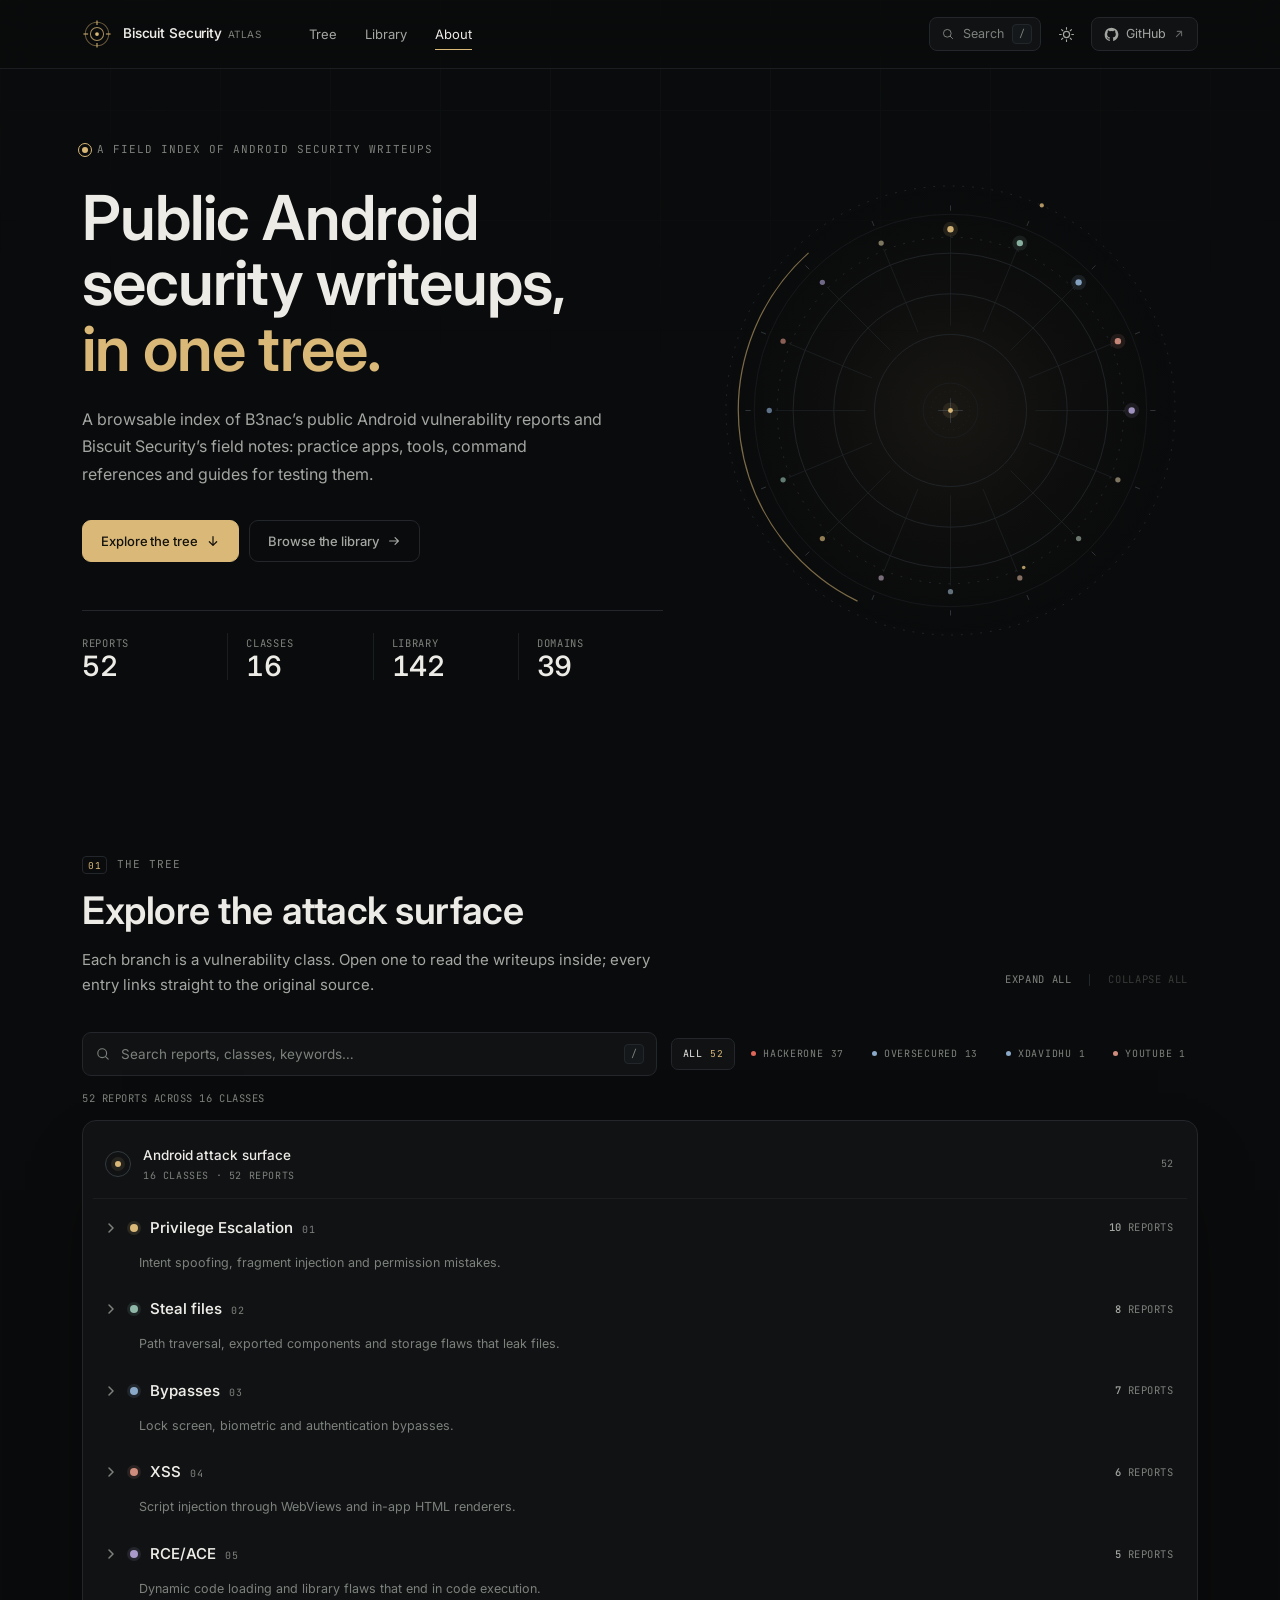
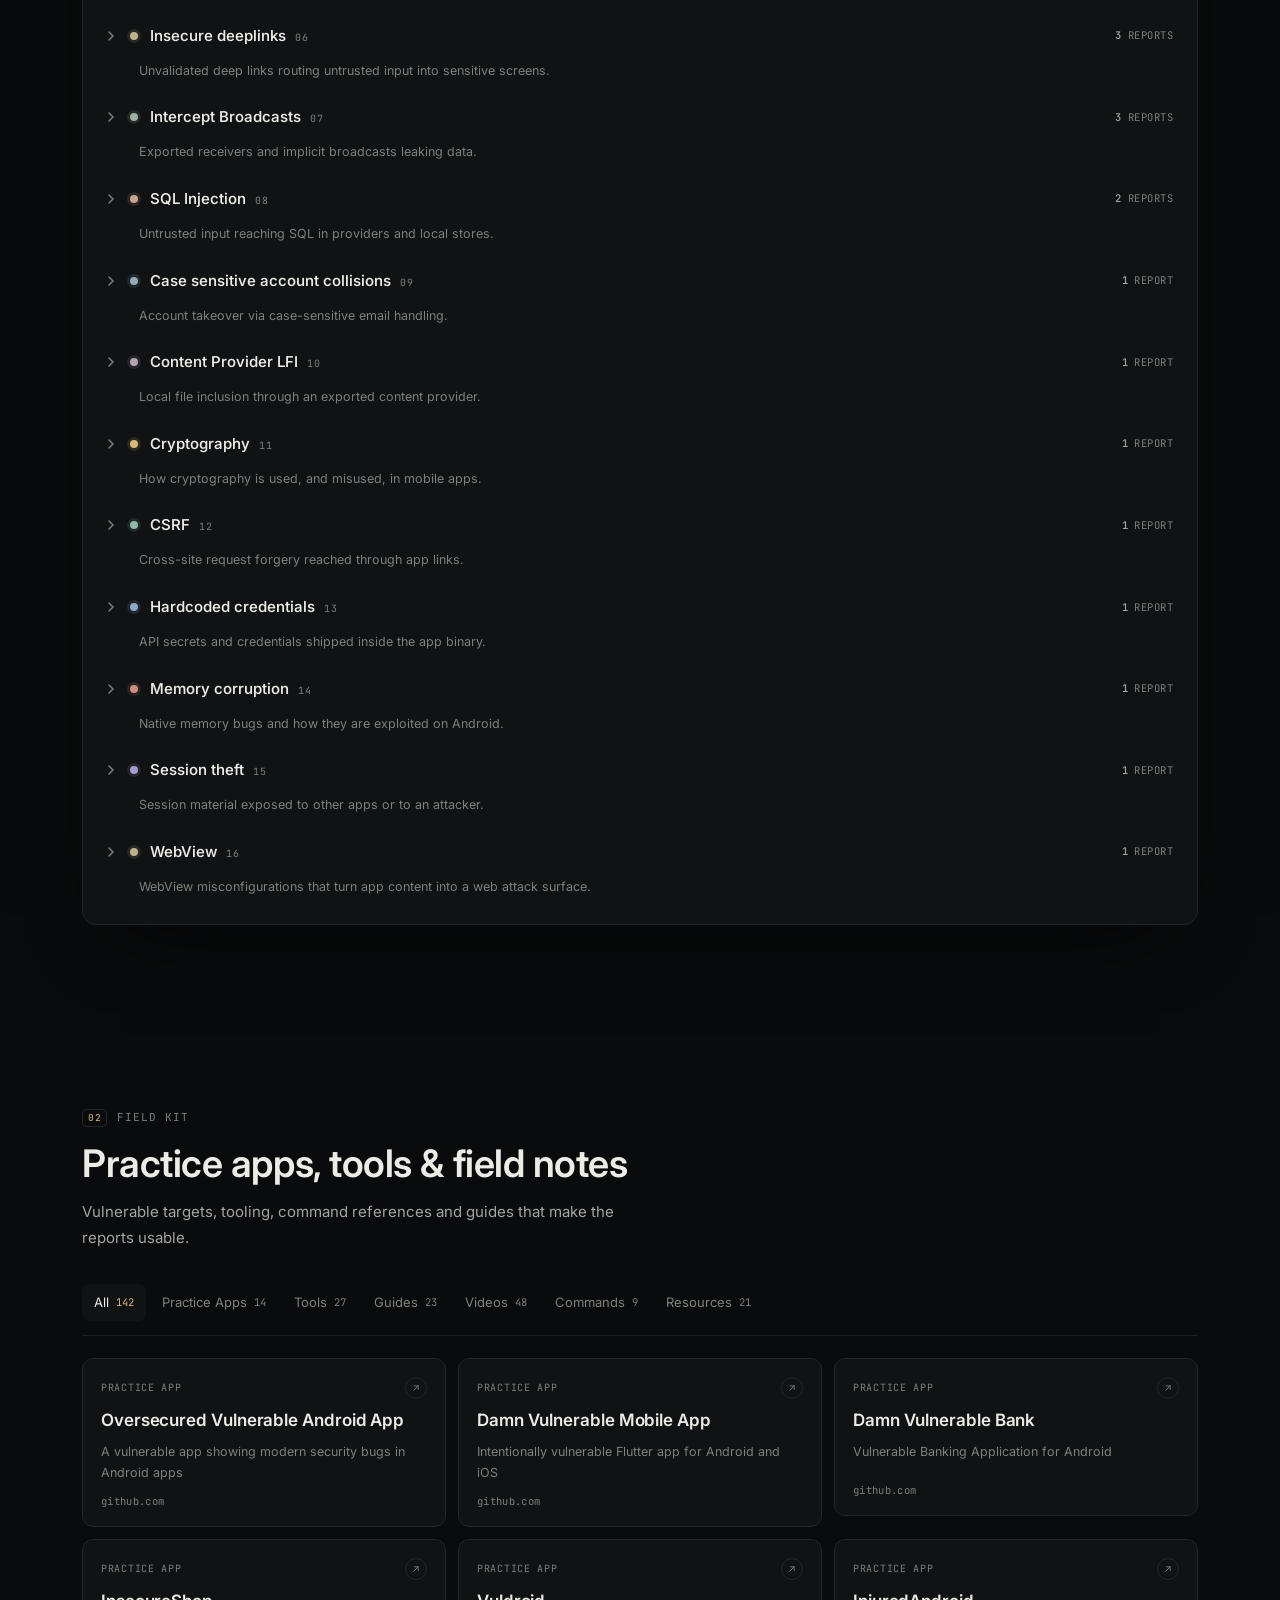
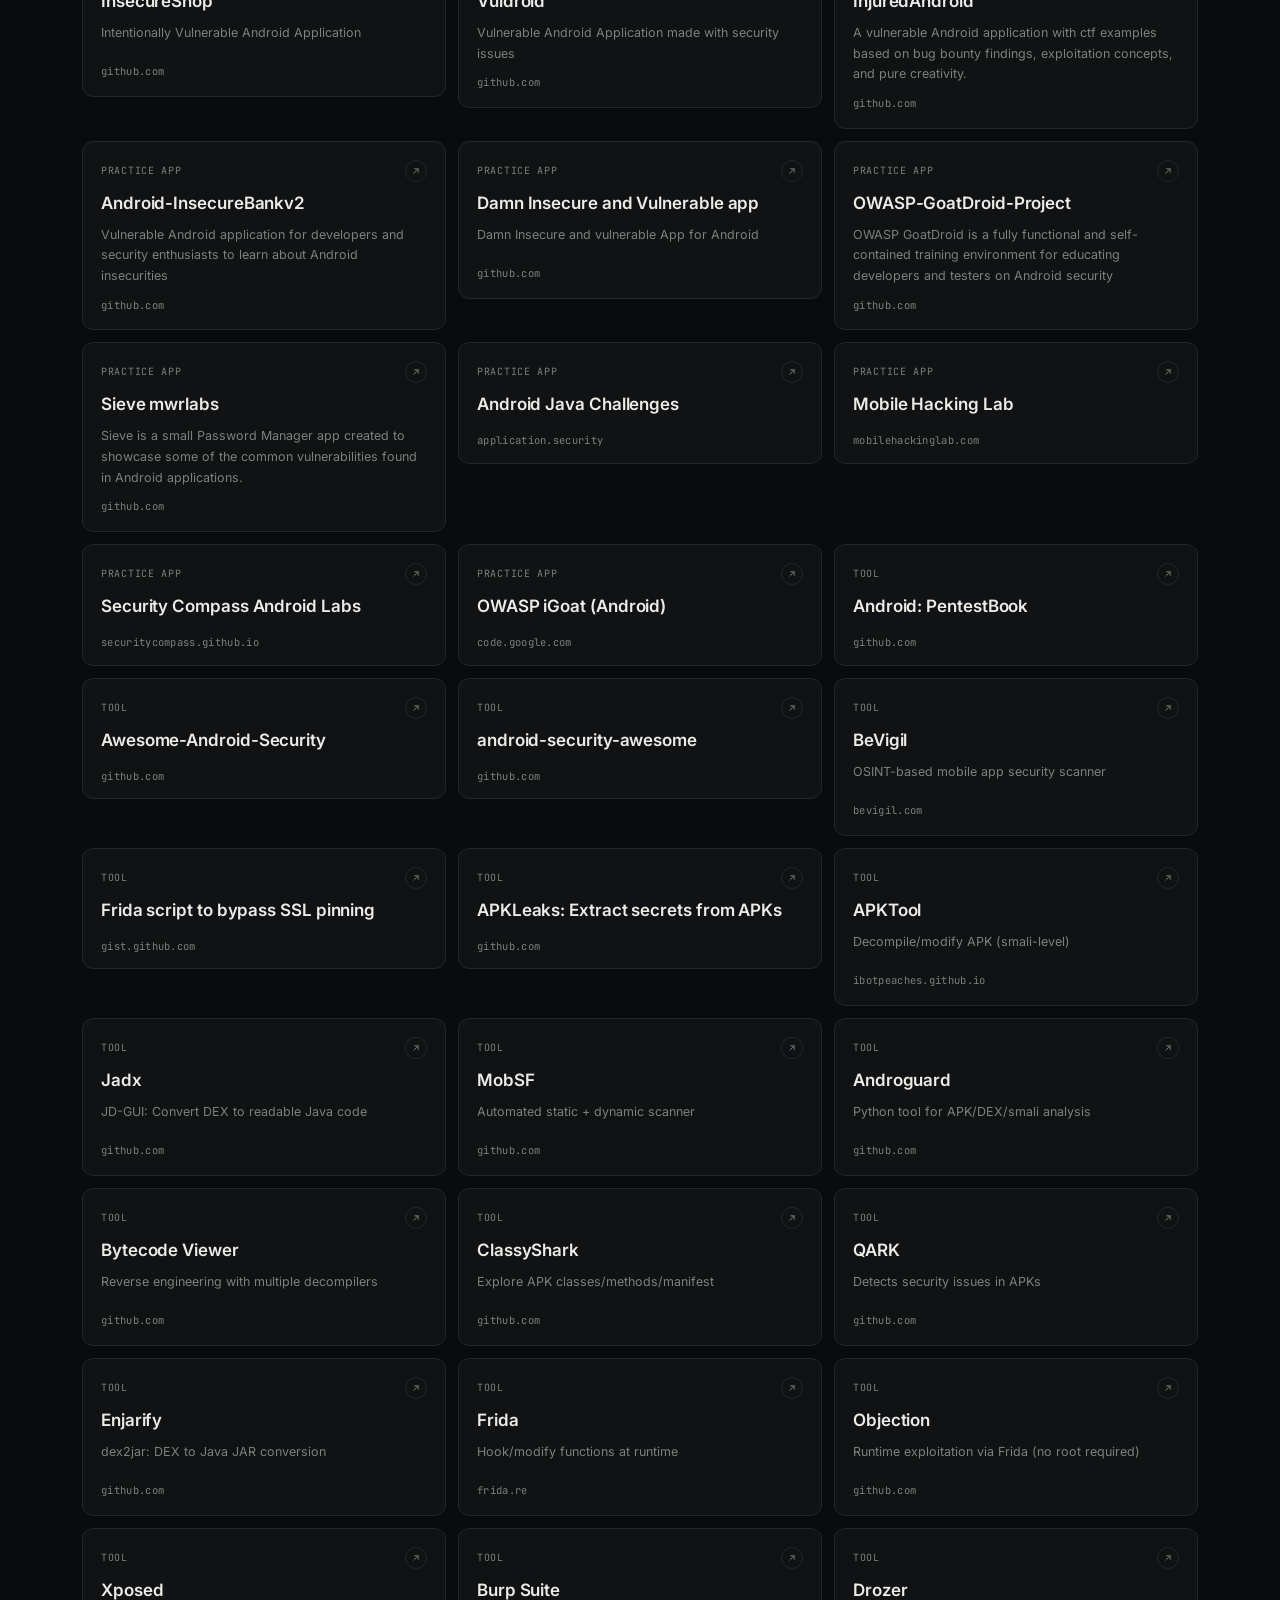
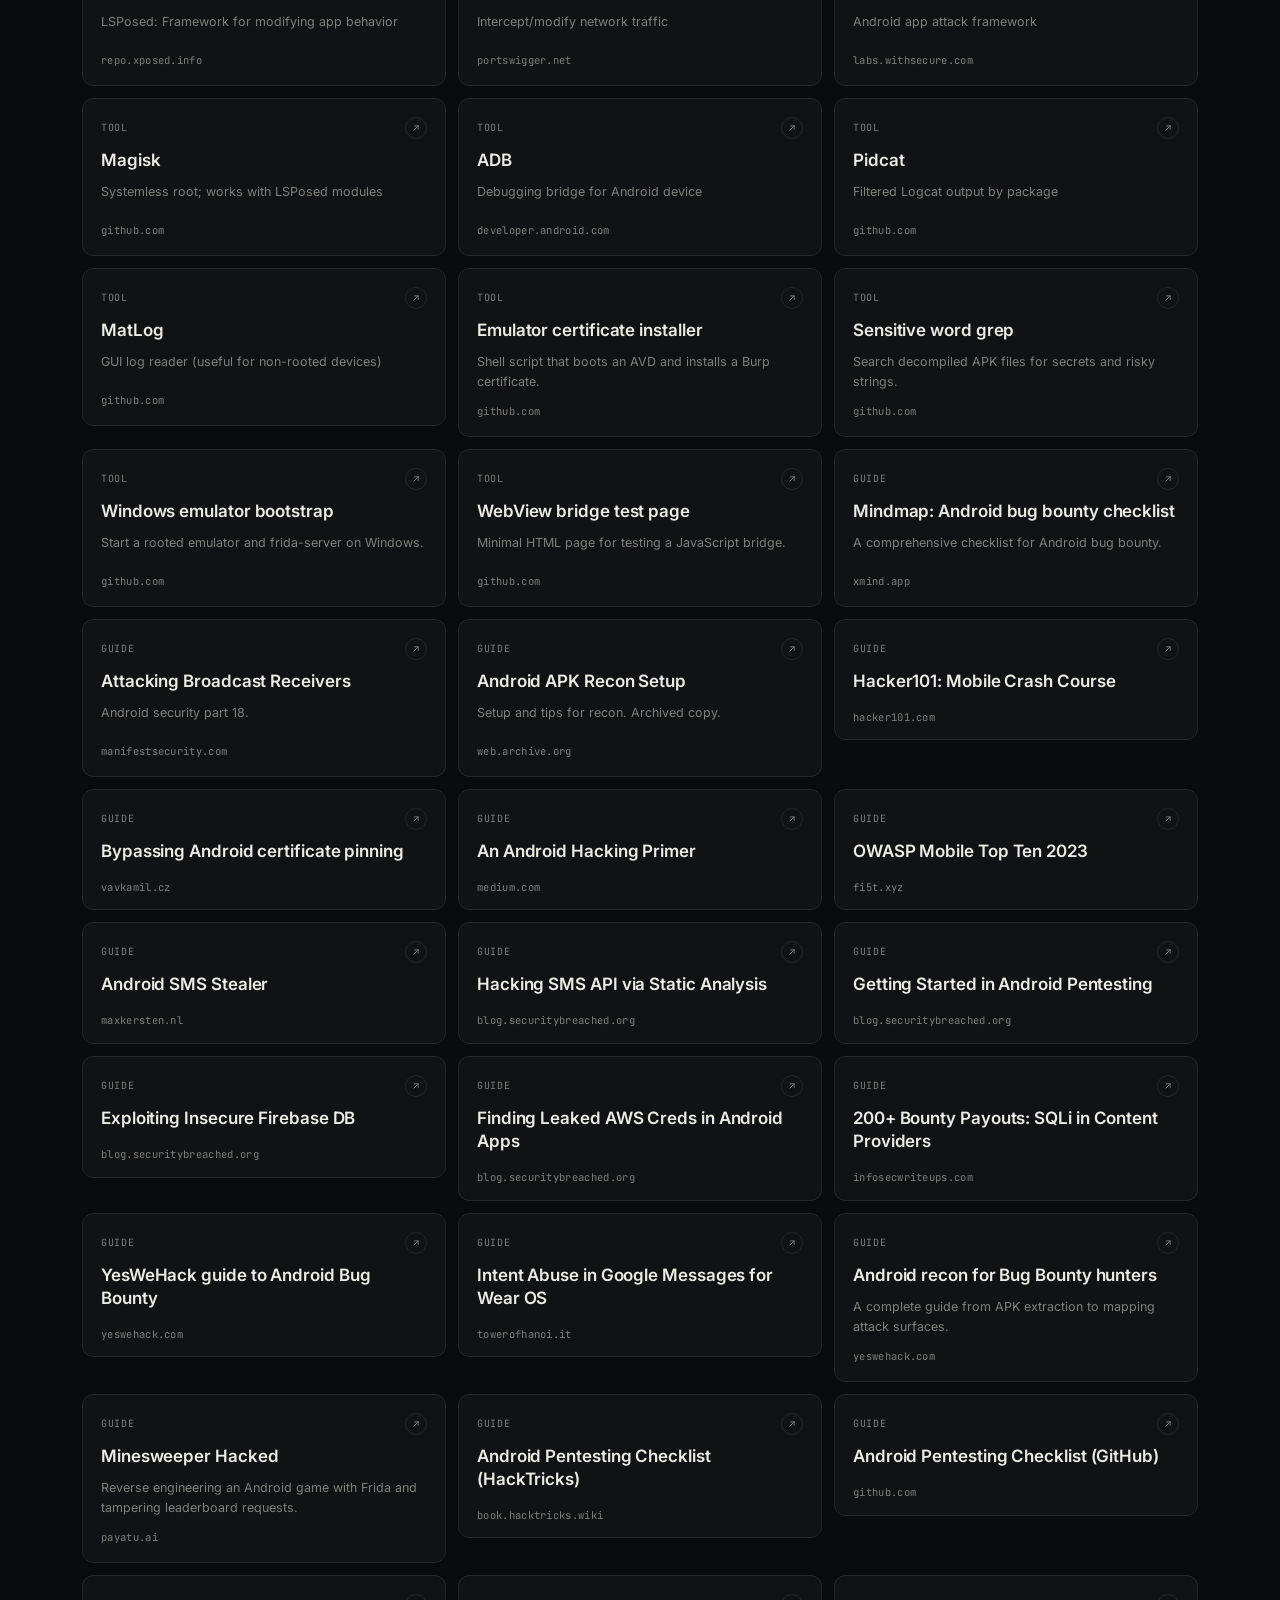
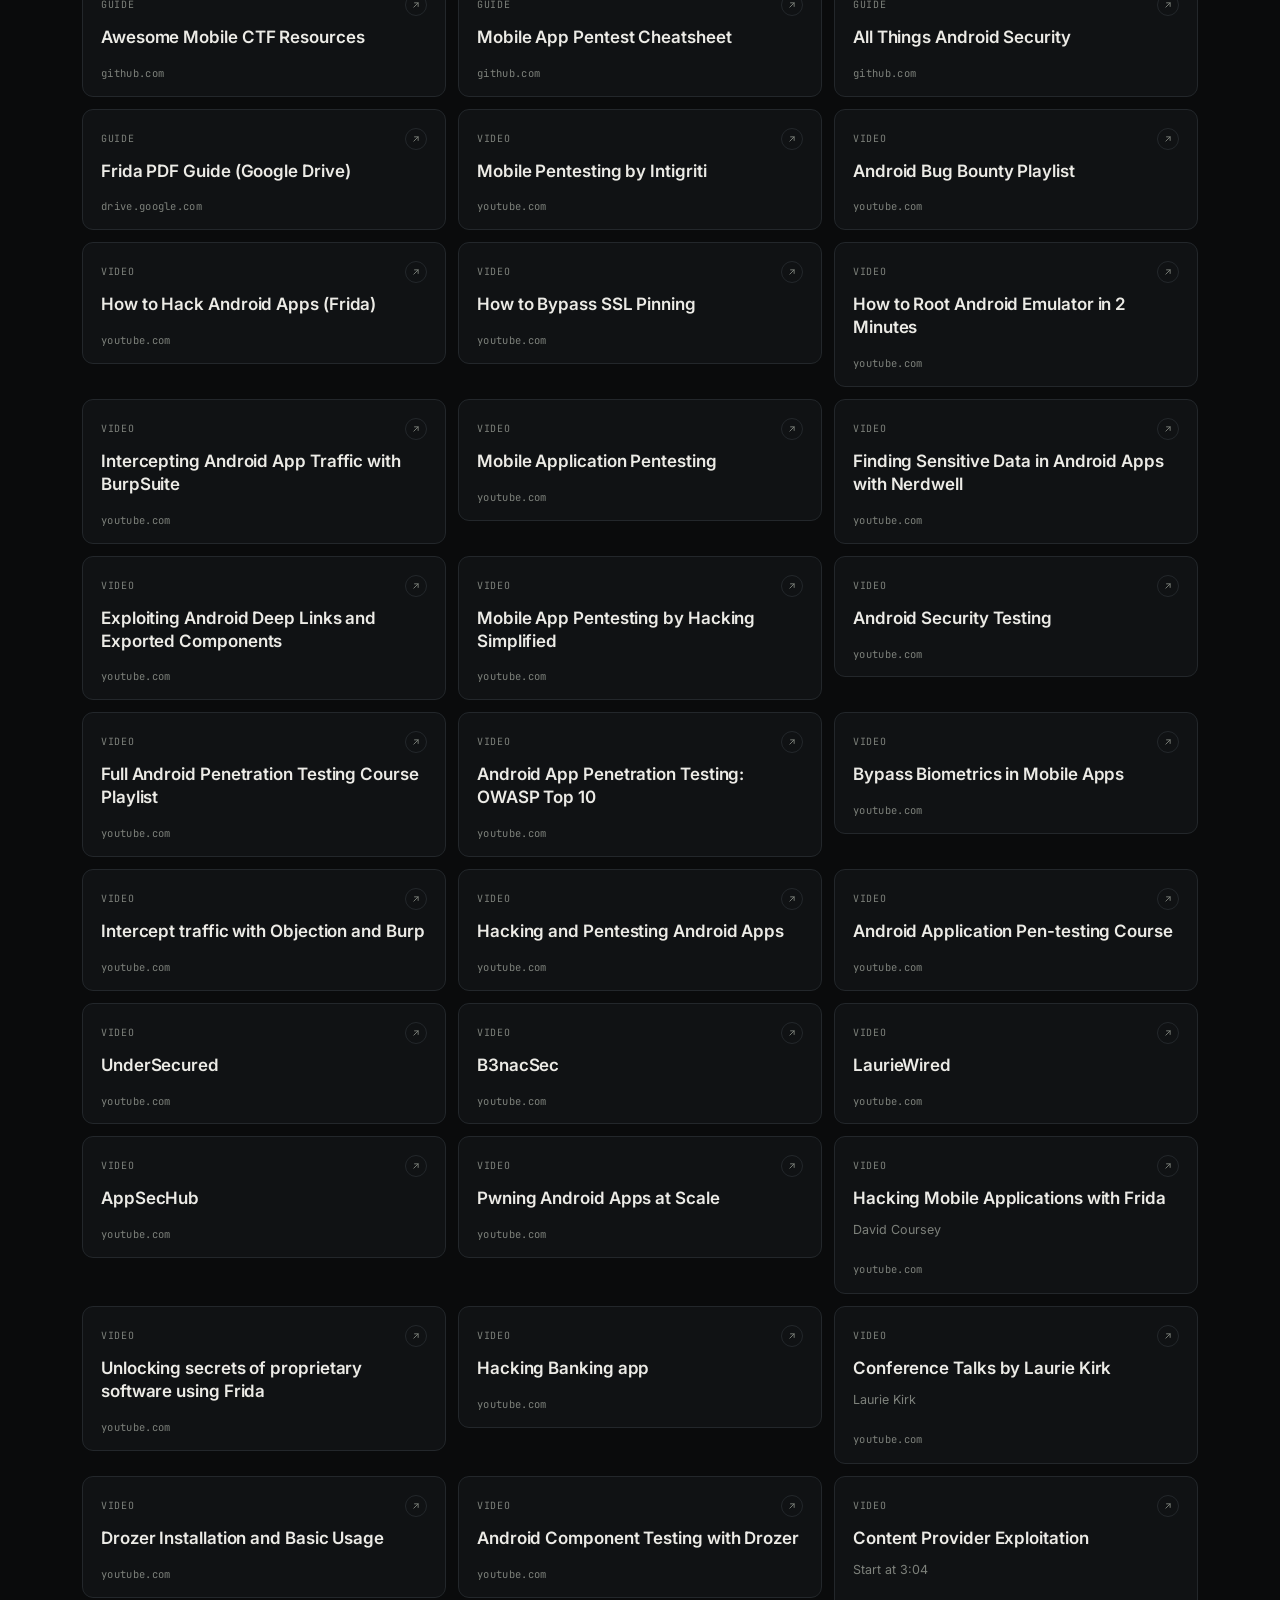
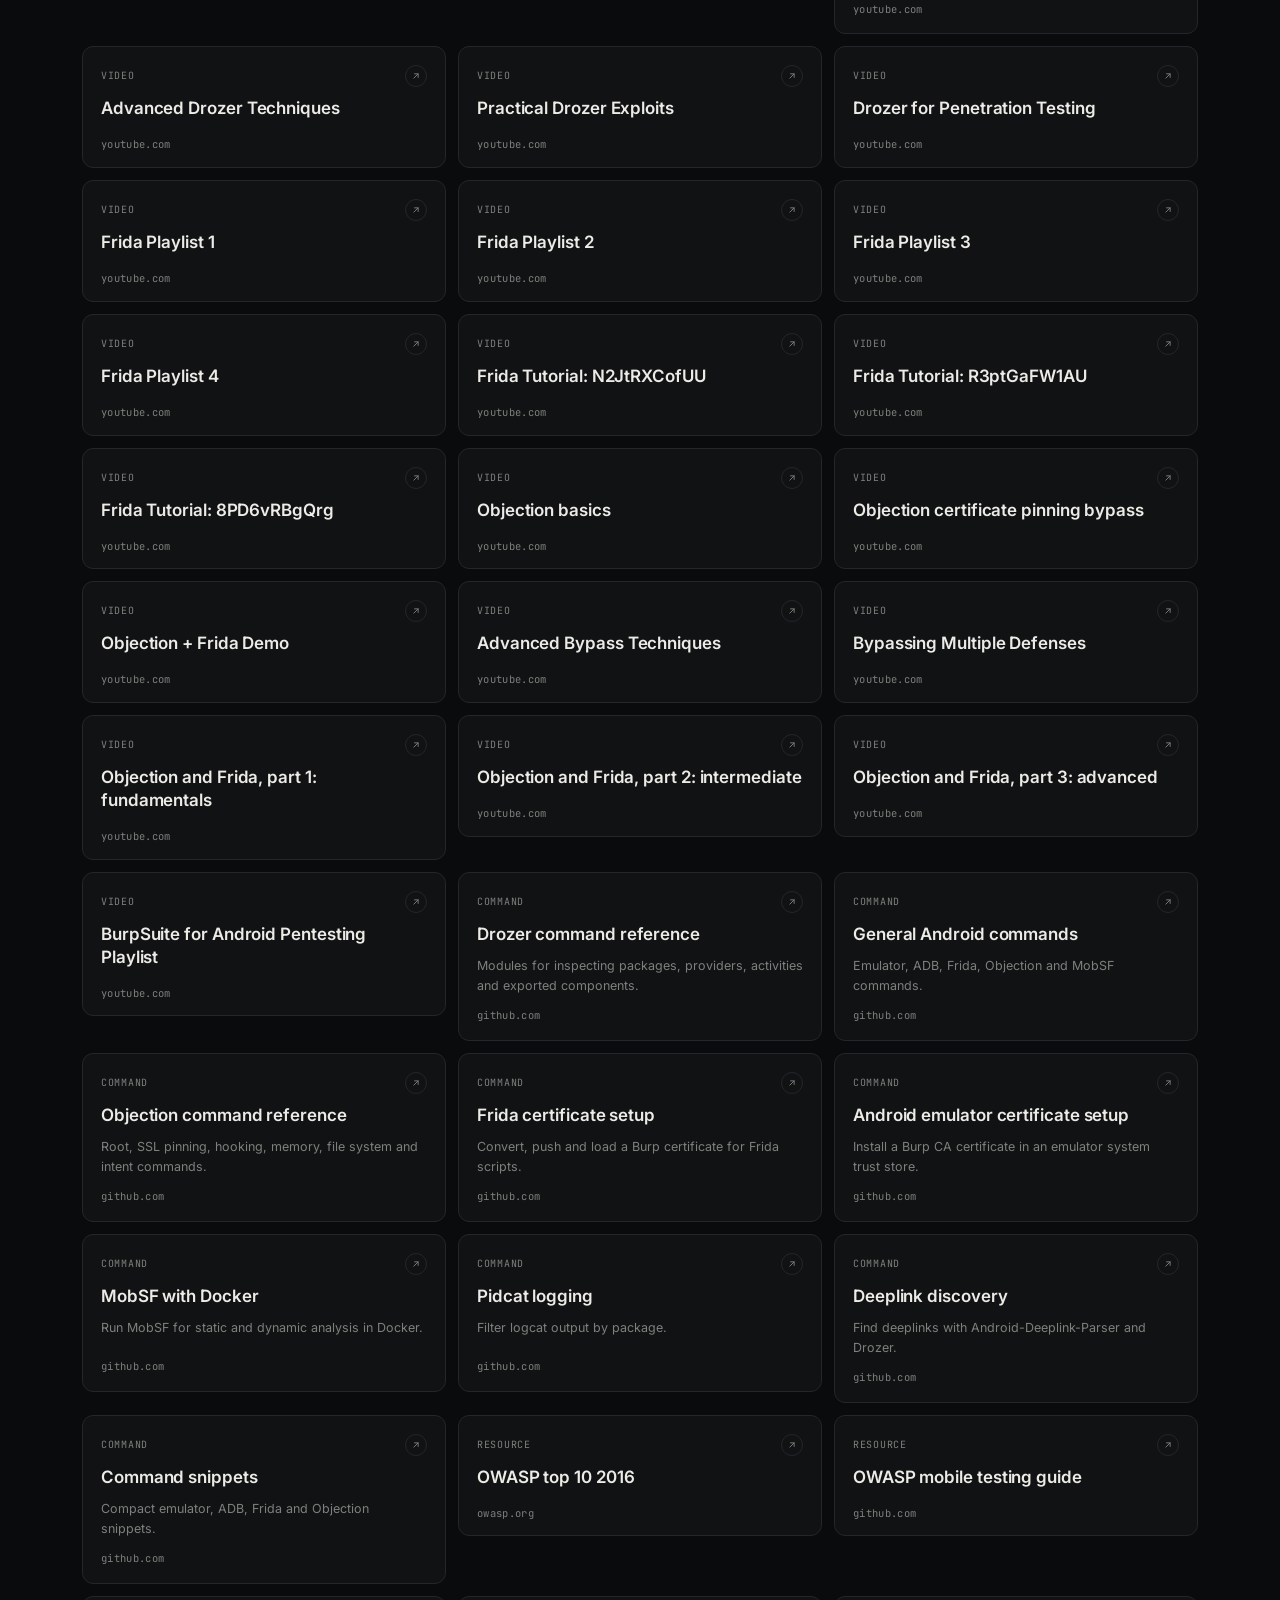
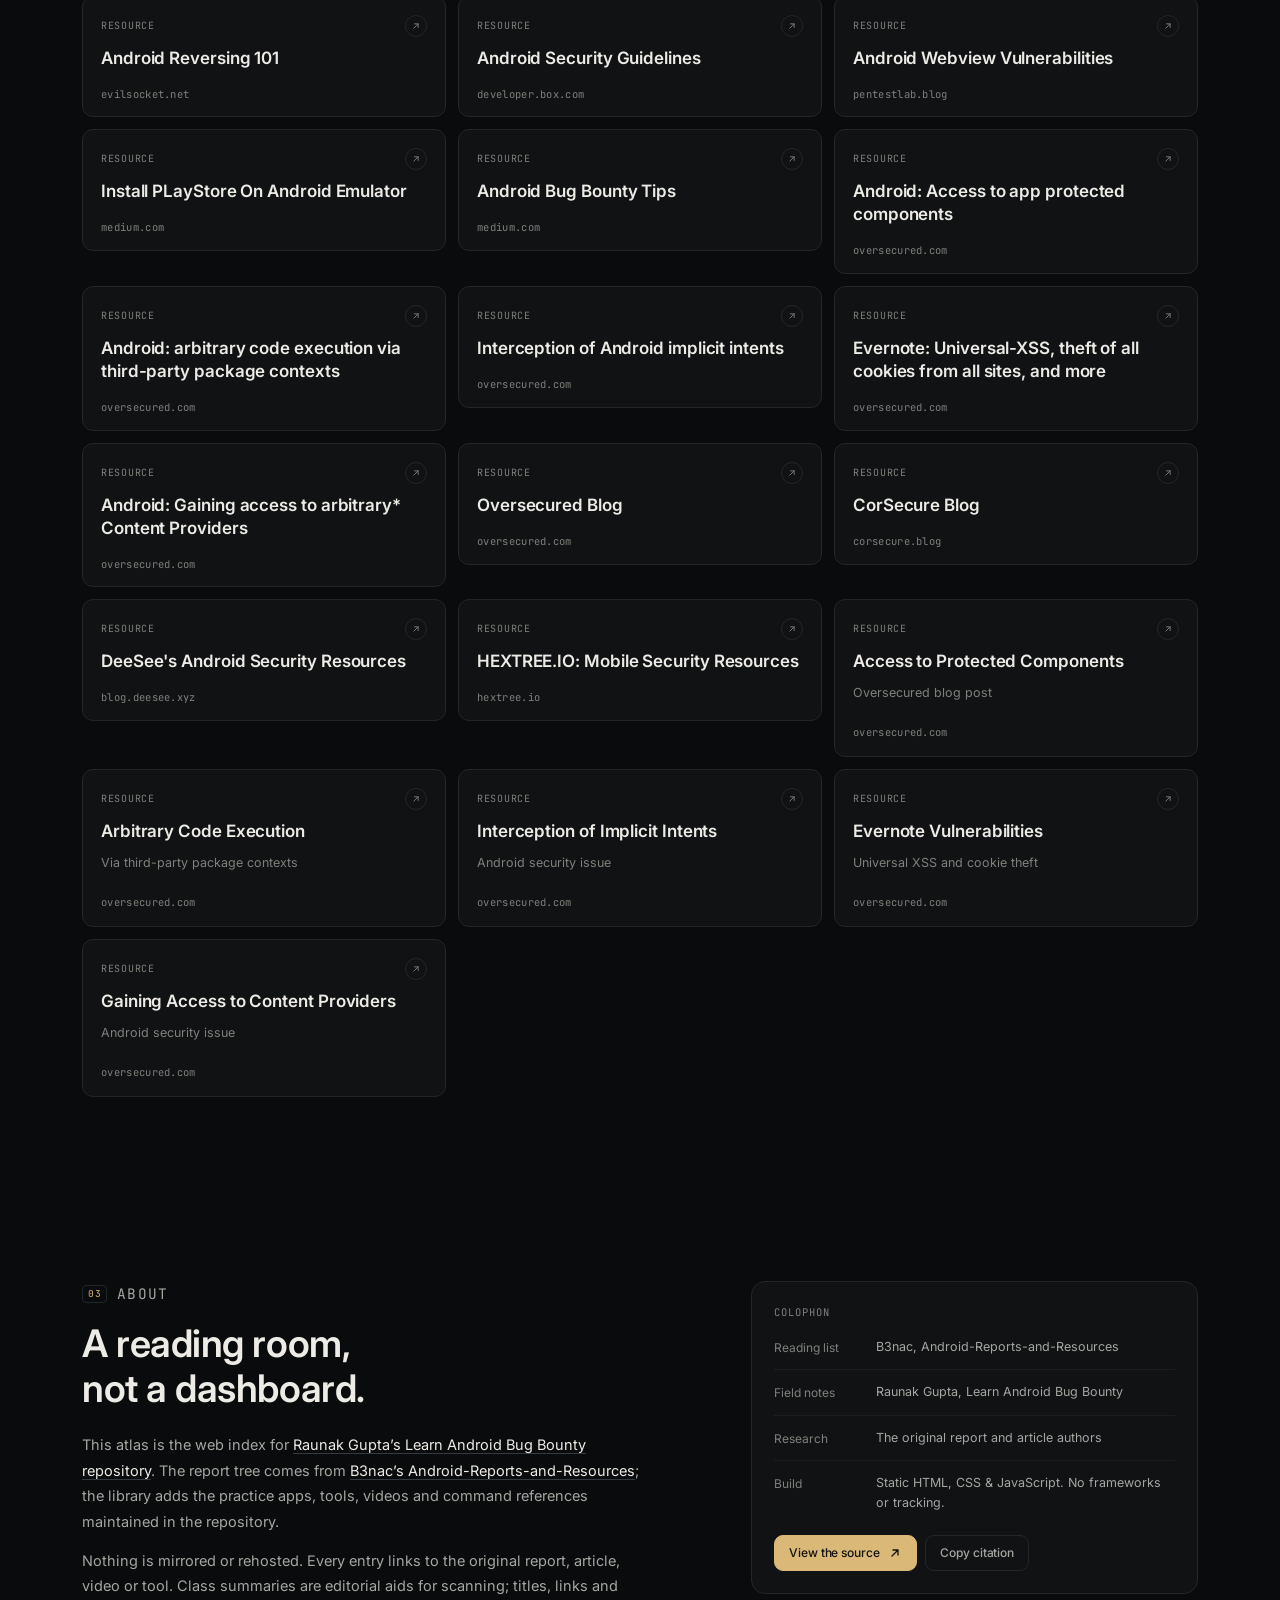
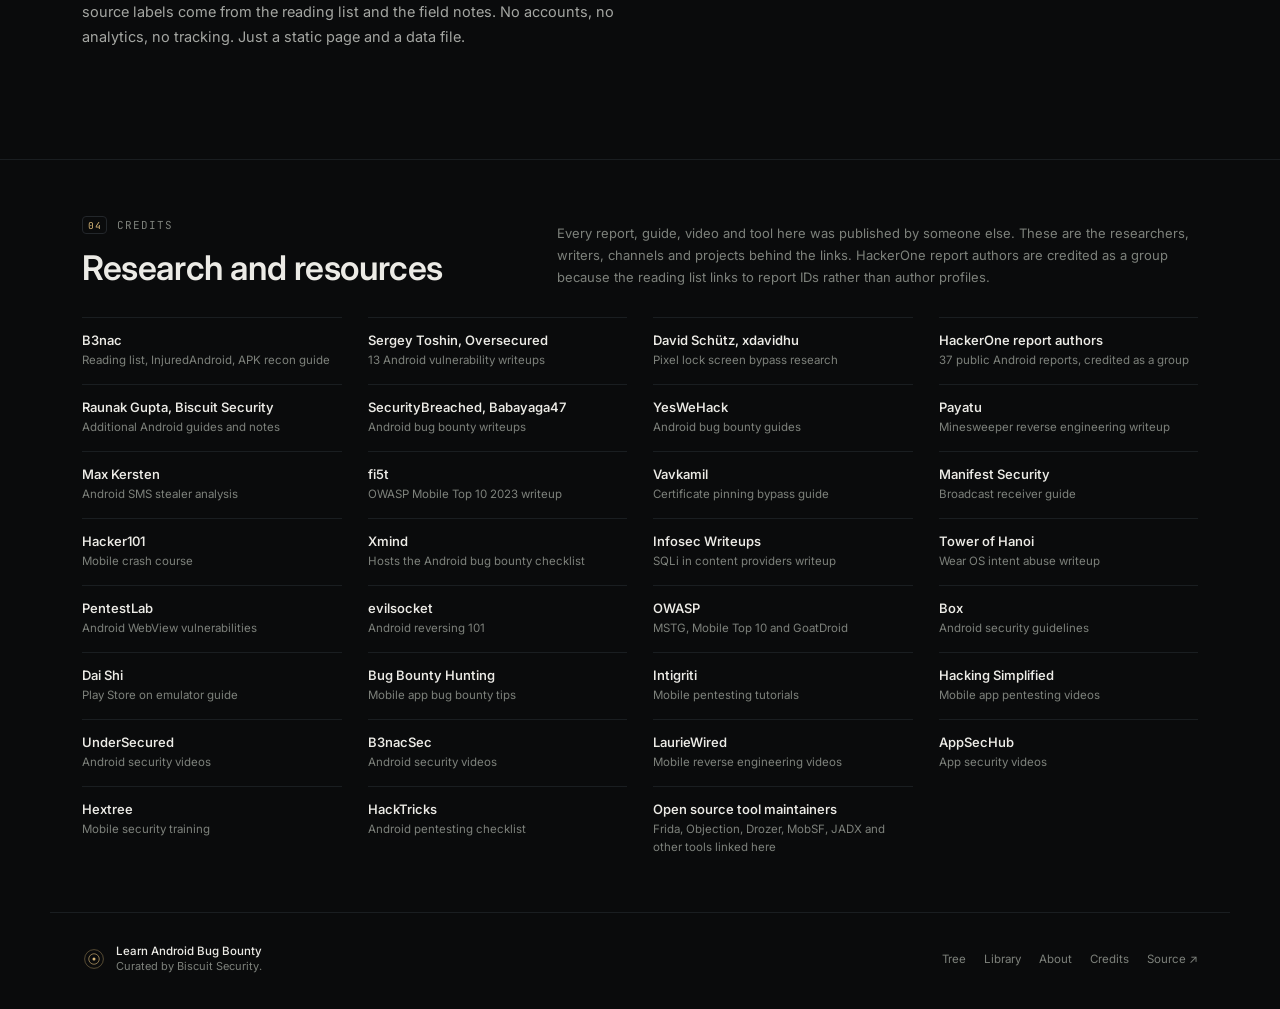
==== site/index.html @ fdb64b2a "Merge Android report index and rebuild docs and site" ====
<!doctype html>
<html lang="en" data-theme="dark">
<head>
<meta charset="utf-8">
<meta name="viewport" content="width=device-width, initial-scale=1">
<title>Biscuit Security Atlas: Android bug bounty</title>
<meta name="description" content="A searchable tree of 52 public Android vulnerability writeups across 16 classes, plus practice apps, tools, guides, videos and command references from Biscuit Security's Learn Android Bug Bounty repository.">
<meta property="og:type" content="website">
<meta property="og:site_name" content="Biscuit Security Atlas">
<meta property="og:title" content="Biscuit Security Atlas: Android bug bounty">
<meta property="og:description" content="A searchable tree of 52 public Android vulnerability writeups across 16 classes, plus practice apps, tools, guides, videos and command references.">
<meta name="twitter:card" content="summary">
<meta name="twitter:title" content="Biscuit Security Atlas: Android bug bounty">
<meta name="twitter:description" content="A searchable tree of 52 public Android vulnerability writeups across 16 classes, plus practice apps, tools, guides, videos and command references.">
<meta name="color-scheme" content="dark light">
<meta name="theme-color" content="#0a0b0c">
<script>
  // Apply a saved theme before the first paint to avoid a dark flash.
  try {
    if (localStorage.getItem("atlas-theme") === "light") {
      document.documentElement.dataset.theme = "light";
    }
  } catch (e) { /* storage unavailable */ }
</script>
<link rel="preconnect" href="https://fonts.googleapis.com">
<link rel="preconnect" href="https://fonts.gstatic.com" crossorigin>
<link href="https://fonts.googleapis.com/css2?family=Inter:wght@300..600&family=JetBrains+Mono:wght@400;500&display=swap" rel="stylesheet">
<link rel="stylesheet" href="styles.css">
<link rel="icon" href="data:image/svg+xml,%3Csvg xmlns='http://www.w3.org/2000/svg' viewBox='0 0 32 32'%3E%3Crect width='32' height='32' rx='8' fill='%230a0b0c'/%3E%3Ccircle cx='16' cy='16' r='8' fill='none' stroke='%23d9b878' stroke-width='1.4'/%3E%3Ccircle cx='16' cy='16' r='2' fill='%23d9b878'/%3E%3C/svg%3E">
</head>
<body>
<a class="skip-link" href="#tree">Skip to the report tree</a>

<header class="site-head" id="site-head">
  <div class="wrap head-inner">
    <a class="brand" href="#top" aria-label="Biscuit Security Atlas, home">
      <span class="brand-mark" aria-hidden="true">
        <svg viewBox="0 0 32 32" fill="none">
          <circle cx="16" cy="16" r="12.5" stroke="currentColor" stroke-width="1.1" opacity=".45"/>
          <circle cx="16" cy="16" r="7" stroke="currentColor" stroke-width="1.1" opacity=".75"/>
          <circle cx="16" cy="16" r="2" fill="currentColor"/>
          <path d="M16 1.5v5M16 25.5v5M1.5 16h5M25.5 16h5" stroke="currentColor" stroke-width="1.1"/>
        </svg>
      </span>
      <span class="brand-text"><strong>Biscuit Security</strong><span>Atlas</span></span>
    </a>

    <nav class="main-nav" aria-label="Sections">
      <a href="#tree" class="nav-link is-active" data-nav="tree">Tree</a>
      <a href="#library" class="nav-link" data-nav="library">Library</a>
      <a href="#about" class="nav-link" data-nav="about">About</a>
    </nav>

    <div class="head-actions">
      <button class="search-trigger" type="button" id="search-trigger" aria-label="Search the atlas">
        <svg viewBox="0 0 20 20" fill="none" aria-hidden="true"><circle cx="9" cy="9" r="5.5" stroke="currentColor" stroke-width="1.4"/><path d="m13.2 13.2 3.3 3.3" stroke="currentColor" stroke-width="1.4" stroke-linecap="round"/></svg>
        <span>Search</span>
        <kbd>/</kbd>
      </button>
      <button class="icon-btn theme-toggle" type="button" id="theme-toggle" aria-label="Switch to light theme" title="Switch theme">
        <svg class="icon-sun" viewBox="0 0 20 20" fill="none" aria-hidden="true"><circle cx="10" cy="10" r="3.6" stroke="currentColor" stroke-width="1.4"/><path d="M10 1.8v2M10 16.2v2M1.8 10h2M16.2 10h2M4.2 4.2l1.4 1.4M14.4 14.4l1.4 1.4M15.8 4.2l-1.4 1.4M5.6 14.4l-1.4 1.4" stroke="currentColor" stroke-width="1.3" stroke-linecap="round"/></svg>
        <svg class="icon-moon" viewBox="0 0 20 20" fill="none" aria-hidden="true"><path d="M16.5 12.2A7 7 0 0 1 7.8 3.5a7 7 0 1 0 8.7 8.7Z" stroke="currentColor" stroke-width="1.4" stroke-linejoin="round"/></svg>
      </button>
      <a class="gh-btn" href="https://github.com/Raunaksplanet/Learn-android-bug-bounty" target="_blank" rel="noopener" aria-label="Source repository on GitHub">
        <svg viewBox="0 0 20 20" fill="currentColor" aria-hidden="true"><path d="M10 .9a9.1 9.1 0 0 0-2.9 17.7c.45.1.62-.2.62-.43v-1.5c-2.5.55-3.03-1.2-3.03-1.2-.41-1.05-1-1.33-1-1.33-.82-.56.06-.55.06-.55.9.07 1.37.93 1.37.93.8 1.38 2.1 1 2.62.76.08-.6.31-1 .57-1.23-2-.23-4.1-1-4.1-4.46 0-.99.35-1.8.93-2.43-.1-.23-.4-1.15.09-2.4 0 0 .76-.24 2.48.93a8.6 8.6 0 0 1 4.52 0c1.72-1.17 2.48-.93 2.48-.93.49 1.25.18 2.17.09 2.4.58.63.93 1.44.93 2.43 0 3.47-2.1 4.23-4.11 4.45.32.28.6.83.6 1.68v2.5c0 .24.17.54.62.44A9.1 9.1 0 0 0 10 .9Z"/></svg>
        <span>GitHub</span>
        <svg class="arrow" viewBox="0 0 14 14" fill="none" aria-hidden="true"><path d="M4 10 10 4M5 4h5v5" stroke="currentColor" stroke-width="1.3" stroke-linecap="round" stroke-linejoin="round"/></svg>
      </a>
    </div>
  </div>
  <div class="scroll-progress" id="scroll-progress" aria-hidden="true"></div>
</header>

<main id="top">
  <section class="hero wrap" aria-labelledby="hero-title">
    <div class="hero-copy">
      <p class="eyebrow"><span class="pulse" aria-hidden="true"></span> A field index of Android security writeups</p>
      <h1 id="hero-title">Public Android<br>security writeups,<br><span class="accent">in one tree.</span></h1>
      <p class="lede">A browsable index of B3nac’s public Android vulnerability reports and Biscuit Security’s field notes: practice apps, tools, command references and guides for testing them.</p>
      <div class="hero-actions">
        <a class="btn btn-primary" href="#tree">
          Explore the tree
          <svg viewBox="0 0 16 16" fill="none" aria-hidden="true"><path d="M8 3v10M3.8 8.8 8 13l4.2-4.2" stroke="currentColor" stroke-width="1.4" stroke-linecap="round" stroke-linejoin="round"/></svg>
        </a>
        <a class="btn btn-ghost" href="#library">
          Browse the library
          <svg viewBox="0 0 16 16" fill="none" aria-hidden="true"><path d="M3 8h10M9.2 4.2 13 8l-3.8 3.8" stroke="currentColor" stroke-width="1.4" stroke-linecap="round" stroke-linejoin="round"/></svg>
        </a>
      </div>
      <dl class="stats" aria-label="Collection statistics">
        <div><dt>Reports</dt><dd data-stat="reports">52</dd></div>
        <div><dt>Classes</dt><dd data-stat="classes">16</dd></div>
        <div><dt>Library</dt><dd data-stat="resources">142</dd></div>
        <div><dt>Domains</dt><dd data-stat="domains">39</dd></div>
      </dl>
    </div>
    <div class="hero-art" id="hero-art" aria-hidden="true"></div>
  </section>

  <section class="section wrap" id="tree" aria-labelledby="tree-title">
    <div class="section-head">
      <div class="section-intro">
        <p class="kicker"><span>01</span> The tree</p>
        <h2 id="tree-title">Explore the attack surface</h2>
        <p class="section-sub">Each branch is a vulnerability class. Open one to read the writeups inside; every entry links straight to the original source.</p>
      </div>
      <div class="tree-controls" aria-label="Tree controls">
        <button class="mini-btn" type="button" data-tree-action="expand">Expand all</button>
        <span class="control-divider" aria-hidden="true"></span>
        <button class="mini-btn" type="button" data-tree-action="collapse">Collapse all</button>
      </div>
    </div>

    <div class="toolbar">
      <div class="search-field">
        <svg viewBox="0 0 20 20" fill="none" aria-hidden="true"><circle cx="9" cy="9" r="5.5" stroke="currentColor" stroke-width="1.4"/><path d="m13.2 13.2 3.3 3.3" stroke="currentColor" stroke-width="1.4" stroke-linecap="round"/></svg>
        <input type="search" id="search" placeholder="Search reports, classes, keywords…" autocomplete="off" spellcheck="false" aria-label="Search reports and classes">
        <kbd class="search-kbd" aria-hidden="true">/</kbd>
        <button class="search-clear" type="button" id="search-clear" aria-label="Clear search" hidden>
          <svg viewBox="0 0 14 14" fill="none" aria-hidden="true"><path d="m4 4 6 6M10 4l-6 6" stroke="currentColor" stroke-width="1.4" stroke-linecap="round"/></svg>
        </button>
      </div>
      <div class="chips" id="source-chips" role="group" aria-label="Filter reports by source"></div>
    </div>

    <div class="tree-status" id="tree-status" aria-live="polite">52 reports across 16 classes</div>

    <div class="tree-shell">
      <div class="tree" id="tree-root"></div>
    </div>

    <div class="empty-state" id="empty-state" hidden>
      <span class="empty-mark" aria-hidden="true">∅</span>
      <h3>No reports match that search</h3>
      <p id="empty-copy">Try a broader term, or clear the filters.</p>
      <button class="btn btn-ghost" type="button" id="empty-reset">Reset filters</button>
    </div>
  </section>

  <section class="section wrap" id="library" aria-labelledby="library-title">
    <div class="section-head">
      <div class="section-intro">
        <p class="kicker"><span>02</span> Field kit</p>
        <h2 id="library-title">Practice apps, tools &amp; field notes</h2>
        <p class="section-sub">Vulnerable targets, tooling, command references and guides that make the reports usable.</p>
      </div>
    </div>

    <div class="tabs" id="library-tabs" role="group" aria-label="Filter library"></div>
    <div class="library-grid" id="library-grid"></div>
  </section>

  <section class="section wrap about" id="about" aria-labelledby="about-title">
    <div class="about-copy">
      <p class="kicker"><span>03</span> About</p>
      <h2 id="about-title">A reading room,<br>not a dashboard.</h2>
      <p>This atlas is the web index for <a href="https://github.com/Raunaksplanet/Learn-android-bug-bounty" target="_blank" rel="noopener">Raunak Gupta’s Learn Android Bug Bounty repository</a>. The report tree comes from <a href="https://github.com/B3nac/Android-Reports-and-Resources" target="_blank" rel="noopener">B3nac’s Android-Reports-and-Resources</a>; the library adds the practice apps, tools, videos and command references maintained in the repository.</p>
      <p>Nothing is mirrored or rehosted. Every entry links to the original report, article, video or tool. Class summaries are editorial aids for scanning; titles, links and source labels come from the reading list and the field notes. No accounts, no analytics, no tracking. Just a static page and a data file.</p>
    </div>
    <aside class="credits" aria-label="Colophon and source">
      <p class="credits-label">Colophon</p>
      <dl>
        <div><dt>Reading list</dt><dd>B3nac, Android-Reports-and-Resources</dd></div>
        <div><dt>Field notes</dt><dd>Raunak Gupta, Learn Android Bug Bounty</dd></div>
        <div><dt>Research</dt><dd>The original report and article authors</dd></div>
        <div><dt>Build</dt><dd>Static HTML, CSS &amp; JavaScript. No frameworks or tracking.</dd></div>
      </dl>
      <div class="credits-actions">
        <a class="btn btn-primary btn-sm" href="https://github.com/Raunaksplanet/Learn-android-bug-bounty" target="_blank" rel="noopener">
          View the source
          <svg viewBox="0 0 14 14" fill="none" aria-hidden="true"><path d="M4 10 10 4M5 4h5v5" stroke="currentColor" stroke-width="1.3" stroke-linecap="round" stroke-linejoin="round"/></svg>
        </a>
        <button class="btn btn-ghost btn-sm" type="button" id="copy-citation">Copy citation</button>
      </div>
    </aside>
  </section>
</main>

<footer class="site-foot">
  <section class="foot-credits wrap" id="credits" aria-labelledby="credits-title">
    <div class="foot-credits-head">
      <div>
        <p class="kicker"><span>04</span> Credits</p>
        <h2 id="credits-title">Research and resources</h2>
      </div>
      <p class="foot-credits-note">Every report, guide, video and tool here was published by someone else. These are the researchers, writers, channels and projects behind the links. HackerOne report authors are credited as a group because the reading list links to report IDs rather than author profiles.</p>
    </div>
    <ul class="credit-grid" id="credit-grid"></ul>
  </section>

  <div class="wrap foot-inner">
    <div class="foot-brand">
      <span class="brand-mark" aria-hidden="true">
        <svg viewBox="0 0 32 32" fill="none"><circle cx="16" cy="16" r="12.5" stroke="currentColor" stroke-width="1.1" opacity=".45"/><circle cx="16" cy="16" r="7" stroke="currentColor" stroke-width="1.1" opacity=".75"/><circle cx="16" cy="16" r="2" fill="currentColor"/></svg>
      </span>
      <p>Learn Android Bug Bounty<span>Curated by Biscuit Security.</span></p>
    </div>
    <nav class="foot-nav" aria-label="Footer">
      <a href="#tree">Tree</a>
      <a href="#library">Library</a>
      <a href="#about">About</a>
      <a href="#credits">Credits</a>
      <a href="https://github.com/Raunaksplanet/Learn-android-bug-bounty" target="_blank" rel="noopener">Source ↗</a>
    </nav>
  </div>
</footer>

<!-- Report detail drawer -->
<div class="drawer-backdrop" id="drawer-backdrop" aria-hidden="true"></div>
<div class="drawer" id="drawer" role="dialog" aria-modal="true" aria-labelledby="drawer-title" aria-hidden="true">
  <div class="drawer-head">
    <span class="drawer-path" id="drawer-path">Reports</span>
    <button class="icon-btn" type="button" id="drawer-close" aria-label="Close report details">
      <svg viewBox="0 0 16 16" fill="none" aria-hidden="true"><path d="m4 4 8 8M12 4l-8 8" stroke="currentColor" stroke-width="1.4" stroke-linecap="round"/></svg>
    </button>
  </div>
  <div class="drawer-body">
    <div class="drawer-tags">
      <span class="source-badge" id="drawer-source">HackerOne</span>
      <span class="drawer-class" id="drawer-class">XSS</span>
    </div>
    <h2 class="drawer-title" id="drawer-title">Report title</h2>
    <p class="drawer-desc" id="drawer-desc"></p>
    <dl class="drawer-meta">
      <div><dt>Host</dt><dd id="drawer-host">hackerone.com</dd></div>
      <div><dt>Path</dt><dd id="drawer-path-full">Tree / Class / Report</dd></div>
      <div><dt>Link</dt><dd id="drawer-url" class="mono"></dd></div>
    </dl>
    <div class="drawer-actions">
      <a class="btn btn-primary" id="drawer-open" href="#" target="_blank" rel="noopener">
        Open original
        <svg viewBox="0 0 14 14" fill="none" aria-hidden="true"><path d="M4 10 10 4M5 4h5v5" stroke="currentColor" stroke-width="1.3" stroke-linecap="round" stroke-linejoin="round"/></svg>
      </a>
      <button class="btn btn-ghost" type="button" id="drawer-copy">Copy link</button>
    </div>
    <p class="drawer-note">You’ll leave this atlas and open the original writeup.</p>
  </div>
</div>

<noscript>
  <div class="wrap" style="padding:40px 24px;">
    <p>This atlas needs JavaScript to draw the tree. You can still browse the repository directly on
    <a href="https://github.com/Raunaksplanet/Learn-android-bug-bounty">GitHub</a>.</p>
  </div>
</noscript>

<script src="data.js"></script>
<script src="app.js"></script>
</body>
</html>
---- site/styles.css ----
/* ==========================================================================
   Android Security Atlas: styles
   ========================================================================== */

:root {
  --sans: "Inter", -apple-system, BlinkMacSystemFont, "Segoe UI", Roboto, sans-serif;
  --mono: "JetBrains Mono", ui-monospace, SFMono-Regular, Menlo, monospace;

  --bg: #0a0b0c;
  --bg-elev: #101214;
  --bg-soft: #15181b;
  --bg-hover: #191d21;
  --text: #ecebe6;
  --text-dim: #a4a6a2;
  --text-faint: #7d817b;
  --line: #23272b;
  --line-soft: #1a1e21;
  --line-strong: #343a3f;
  --gold: #d9b878;
  --gold-bright: #ecd09a;
  --gold-soft: rgba(217, 184, 120, 0.11);
  --teal: #8fb8a8;
  --coral: #d08d7d;
  --sky: #8aa9c9;
  --lilac: #a99ac9;
  --sand: #bdb18d;
  --hackerone: #e0665a;
  --research: #8aa9c9;
  --github: #a99ac9;
  --shadow: 0 30px 80px -40px rgba(0, 0, 0, 0.9);
  --drawer-shadow: -40px 0 90px -30px rgba(0, 0, 0, 0.75);
  --radius: 14px;
  --head-h: 68px;
  --wrap: 1180px;
  --ease: cubic-bezier(0.22, 0.61, 0.36, 1);
}

html[data-theme="light"] {
  color-scheme: light;
  --bg: #f6f4ef;
  --bg-elev: #fffefa;
  --bg-soft: #efebe3;
  --bg-hover: #eae5db;
  --text: #17181a;
  --text-dim: #5a5c58;
  --text-faint: #686a63;
  --line: #dfdbd2;
  --line-soft: #e9e5dd;
  --line-strong: #c6c1b6;
  --gold: #8a6428;
  --gold-bright: #6f4f1d;
  --gold-soft: rgba(138, 100, 40, 0.1);
  --teal: #4f7d6b;
  --coral: #a45c4c;
  --sky: #4f708f;
  --lilac: #6d5f91;
  --sand: #857349;
  --hackerone: #b5473b;
  --research: #4f708f;
  --github: #6d5f91;
  --shadow: 0 28px 70px -45px rgba(40, 34, 20, 0.35);
  --drawer-shadow: -30px 0 80px -40px rgba(40, 34, 20, 0.3);
}

*,
*::before,
*::after { box-sizing: border-box; }

html {
  color-scheme: dark;
  scroll-behavior: smooth;
  scroll-padding-top: calc(var(--head-h) + 18px);
  -webkit-text-size-adjust: 100%;
}

body {
  margin: 0;
  background: var(--bg);
  color: var(--text);
  font-family: var(--sans);
  font-size: 15px;
  font-weight: 400;
  line-height: 1.6;
  -webkit-font-smoothing: antialiased;
  text-rendering: optimizeLegibility;
  overflow-x: hidden;
}

body::before {
  content: "";
  position: fixed;
  inset: 0;
  z-index: 0;
  pointer-events: none;
  background-image:
    linear-gradient(to right, var(--line-soft) 1px, transparent 1px),
    linear-gradient(to bottom, var(--line-soft) 1px, transparent 1px);
  background-size: 110px 110px;
  opacity: 0.42;
  -webkit-mask-image: radial-gradient(ellipse 100% 55% at 50% 0%, #000 0%, transparent 72%);
  mask-image: radial-gradient(ellipse 100% 55% at 50% 0%, #000 0%, transparent 72%);
}

body.is-locked { overflow: hidden; }

main { position: relative; z-index: 1; }

::selection { background: var(--gold-soft); color: var(--gold-bright); }

a { color: inherit; text-decoration: none; }

button, input { font: inherit; color: inherit; }

button { background: none; border: 0; cursor: pointer; }

svg { display: block; }

h1, h2, h3, p, dl, dd, dt, ul, figure { margin: 0; }
ul { padding: 0; list-style: none; }

:focus-visible {
  outline: 1.5px solid var(--gold);
  outline-offset: 3px;
  border-radius: 4px;
}

.skip-link {
  position: fixed;
  top: 10px;
  left: 10px;
  z-index: 200;
  padding: 10px 16px;
  background: var(--bg-elev);
  border: 1px solid var(--line-strong);
  border-radius: 8px;
  transform: translateY(-160%);
  transition: transform 0.2s var(--ease);
}
.skip-link:focus { transform: translateY(0); }

.wrap {
  width: 100%;
  max-width: var(--wrap);
  margin-inline: auto;
  padding-inline: 32px;
}

.mono { font-family: var(--mono); font-variant-ligatures: none; }

/* --------------------------------------------------------------------------
   Header
   -------------------------------------------------------------------------- */

.site-head {
  position: sticky;
  top: 0;
  z-index: 60;
  background: color-mix(in srgb, var(--bg) 82%, transparent);
  -webkit-backdrop-filter: blur(18px) saturate(140%);
  backdrop-filter: blur(18px) saturate(140%);
  border-bottom: 1px solid var(--line-soft);
}

@supports not (background: color-mix(in srgb, red 50%, blue)) {
  .site-head { background: var(--bg); }
}

.head-inner {
  display: flex;
  align-items: center;
  gap: 28px;
  height: var(--head-h);
}

.brand {
  display: inline-flex;
  align-items: center;
  gap: 11px;
  flex-shrink: 0;
}

.brand-mark {
  display: grid;
  place-items: center;
  width: 30px;
  height: 30px;
  color: var(--gold);
}
.brand-mark svg { width: 100%; height: 100%; }

.brand-text {
  display: flex;
  align-items: baseline;
  gap: 6px;
  font-size: 13.5px;
  letter-spacing: -0.01em;
  white-space: nowrap;
}
.brand-text strong { font-weight: 550; }
.brand-text span {
  color: var(--text-faint);
  font-weight: 400;
  letter-spacing: 0.05em;
  text-transform: uppercase;
  font-size: 10px;
}

.main-nav {
  display: flex;
  align-items: center;
  gap: 4px;
  margin-left: 8px;
}

.nav-link {
  position: relative;
  padding: 7px 12px;
  border-radius: 7px;
  color: var(--text-dim);
  font-size: 13px;
  transition: color 0.18s var(--ease), background 0.18s var(--ease);
}
.nav-link:hover { color: var(--text); background: var(--bg-soft); }
.nav-link.is-active { color: var(--text); }
.nav-link.is-active::after {
  content: "";
  position: absolute;
  left: 12px;
  right: 12px;
  bottom: 1px;
  height: 1px;
  background: var(--gold);
}

.head-actions {
  display: flex;
  align-items: center;
  gap: 8px;
  margin-left: auto;
}

.search-trigger {
  display: inline-flex;
  align-items: center;
  gap: 8px;
  height: 34px;
  padding: 0 8px 0 11px;
  border: 1px solid var(--line);
  border-radius: 8px;
  background: var(--bg-elev);
  color: var(--text-faint);
  font-size: 12.5px;
  transition: border-color 0.18s var(--ease), color 0.18s var(--ease);
}
.search-trigger svg { width: 14px; height: 14px; }
.search-trigger:hover { border-color: var(--line-strong); color: var(--text-dim); }
kbd {
  font-family: var(--mono);
  font-size: 10px;
  line-height: 1;
  padding: 4px 6px;
  color: var(--text-faint);
  border: 1px solid var(--line);
  border-radius: 4px;
  background: var(--bg-soft);
}

.icon-btn {
  display: grid;
  place-items: center;
  width: 34px;
  height: 34px;
  border: 1px solid transparent;
  border-radius: 8px;
  color: var(--text-dim);
  transition: color 0.18s var(--ease), background 0.18s var(--ease), border-color 0.18s var(--ease);
}
.icon-btn svg { width: 17px; height: 17px; }
.icon-btn:hover { color: var(--text); background: var(--bg-soft); border-color: var(--line); }

.theme-toggle .icon-moon { display: none; }
html[data-theme="light"] .theme-toggle .icon-sun { display: none; }
html[data-theme="light"] .theme-toggle .icon-moon { display: block; }

.gh-btn {
  display: inline-flex;
  align-items: center;
  gap: 7px;
  height: 34px;
  padding: 0 12px;
  border: 1px solid var(--line);
  border-radius: 8px;
  background: var(--bg-elev);
  color: var(--text-dim);
  font-size: 12.5px;
  transition: color 0.18s var(--ease), border-color 0.18s var(--ease), background 0.18s var(--ease);
}
.gh-btn svg { width: 15px; height: 15px; }
.gh-btn .arrow { width: 12px; height: 12px; opacity: 0.55; }
.gh-btn:hover { color: var(--text); border-color: var(--line-strong); background: var(--bg-soft); }

.scroll-progress {
  position: absolute;
  left: 0;
  bottom: -1px;
  height: 1px;
  width: 100%;
  background: var(--gold);
  transform: scaleX(0);
  transform-origin: 0 50%;
  opacity: 0.85;
}

/* --------------------------------------------------------------------------
   Hero
   -------------------------------------------------------------------------- */

.hero {
  display: grid;
  grid-template-columns: minmax(0, 1.08fr) minmax(0, 0.92fr);
  align-items: center;
  gap: 40px;
  min-height: 620px;
  padding-top: 72px;
  padding-bottom: 84px;
}

.hero-copy { max-width: 590px; }

.eyebrow {
  display: flex;
  align-items: center;
  gap: 9px;
  margin-bottom: 26px;
  color: var(--text-faint);
  font-family: var(--mono);
  font-size: 11px;
  font-weight: 400;
  letter-spacing: 0.09em;
  text-transform: uppercase;
}

.pulse {
  position: relative;
  width: 6px;
  height: 6px;
  border-radius: 50%;
  background: var(--gold);
  flex-shrink: 0;
}
.pulse::after {
  content: "";
  position: absolute;
  inset: -4px;
  border-radius: 50%;
  border: 1px solid var(--gold);
  animation: pulse 3s var(--ease) infinite;
}
@keyframes pulse {
  0% { transform: scale(0.6); opacity: 0.7; }
  70%, 100% { transform: scale(1.7); opacity: 0; }
}

.hero h1 {
  font-family: var(--sans);
  font-weight: 600;
  font-size: clamp(40px, 5.2vw, 62px);
  line-height: 1.06;
  letter-spacing: -0.015em;
  margin-bottom: 24px;
}
.hero h1 .accent { color: var(--gold); }

.lede {
  max-width: 520px;
  color: var(--text-dim);
  font-size: 16px;
  line-height: 1.72;
  font-weight: 400;
}

.hero-actions {
  display: flex;
  flex-wrap: wrap;
  gap: 10px;
  margin-top: 32px;
}

.btn {
  display: inline-flex;
  align-items: center;
  justify-content: center;
  gap: 8px;
  height: 42px;
  padding: 0 18px;
  border: 1px solid transparent;
  border-radius: 9px;
  font-size: 13px;
  font-weight: 500;
  letter-spacing: -0.005em;
  transition: background 0.2s var(--ease), border-color 0.2s var(--ease), color 0.2s var(--ease), transform 0.2s var(--ease);
}
.btn svg { width: 14px; height: 14px; }
.btn:active { transform: translateY(1px); }

.btn-primary {
  background: var(--gold);
  border-color: var(--gold);
  color: #14120c;
}
.btn-primary:hover { background: var(--gold-bright); border-color: var(--gold-bright); }
html[data-theme="light"] .btn-primary { color: #fffdf7; }

.btn-ghost {
  background: transparent;
  border-color: var(--line);
  color: var(--text-dim);
}
.btn-ghost:hover { border-color: var(--line-strong); color: var(--text); background: var(--bg-soft); }

.btn-sm { height: 36px; padding: 0 14px; font-size: 12px; }

.stats {
  display: grid;
  grid-template-columns: repeat(4, minmax(0, 1fr));
  gap: 0;
  margin-top: 48px;
  padding-top: 22px;
  border-top: 1px solid var(--line);
}
.stats > div { padding-right: 12px; }
.stats > div + div { padding-left: 18px; border-left: 1px solid var(--line-soft); }
.stats dt {
  order: 2;
  margin-top: 2px;
  color: var(--text-faint);
  font-family: var(--mono);
  font-size: 10.5px;
  letter-spacing: 0.07em;
  text-transform: uppercase;
}
.stats dd {
  font-family: var(--sans);
  font-size: 28px;
  font-weight: 550;
  line-height: 1;
  letter-spacing: -0.01em;
  color: var(--text);
  font-variant-numeric: tabular-nums;
}

.hero-art {
  position: relative;
  aspect-ratio: 1;
  width: 100%;
  max-width: 520px;
  justify-self: end;
  opacity: 0;
  transform: scale(0.97);
  animation: art-in 1.4s 0.15s var(--ease) forwards;
}
.hero-art svg { width: 100%; height: 100%; overflow: visible; }
.hero-art .ring { fill: none; stroke: var(--line); stroke-width: 1; }
.hero-art .ring-faint { fill: none; stroke: var(--line); stroke-width: 1; opacity: 0.55; }
.hero-art .ring-dash { fill: none; stroke: var(--line-strong); stroke-width: 1; stroke-dasharray: 2 9; opacity: 0.7; }
.hero-art .spoke { stroke: var(--line); stroke-width: 1; opacity: 0.7; }
.hero-art .arc { fill: none; stroke: var(--gold); stroke-width: 1.4; opacity: 0.55; }
.hero-art .cross { stroke: var(--line-strong); stroke-width: 1; }
.hero-art .orbit-dot { fill: var(--gold); opacity: 0.8; }
.hero-art .spin { transform-origin: 280px 280px; animation: spin 140s linear infinite; }
.hero-art .spin-rev { transform-origin: 280px 280px; animation: spin 90s linear infinite reverse; }
.hero-art .glow { opacity: 0.5; }

html[data-theme="light"] .hero-art .ring { stroke: #cbc5b8; opacity: 0.8; }
html[data-theme="light"] .hero-art .ring-faint { stroke: #d3cdc0; opacity: 0.8; }
html[data-theme="light"] .hero-art .spoke { stroke: #d3cdc0; opacity: 0.85; }
html[data-theme="light"] .hero-art .cross { stroke: #cbc5b8; }
html[data-theme="light"] .hero-art .glow { opacity: 0.75; }

@keyframes art-in {
  to { opacity: 1; transform: scale(1); }
}
@keyframes spin {
  to { transform: rotate(360deg); }
}

/* --------------------------------------------------------------------------
   Sections
   -------------------------------------------------------------------------- */

.section {
  padding-top: 92px;
  padding-bottom: 92px;
  scroll-margin-top: calc(var(--head-h) + 12px);
}

.section-head {
  display: flex;
  align-items: flex-end;
  justify-content: space-between;
  gap: 32px;
  margin-bottom: 34px;
}

.section-intro { max-width: 620px; }

.kicker {
  display: flex;
  align-items: center;
  gap: 10px;
  margin-bottom: 14px;
  color: var(--text-faint);
  font-family: var(--mono);
  font-size: 11px;
  letter-spacing: 0.09em;
  text-transform: uppercase;
}
.kicker span {
  display: inline-grid;
  place-items: center;
  min-width: 22px;
  height: 18px;
  padding: 0 5px;
  border: 1px solid var(--line);
  border-radius: 4px;
  color: var(--gold);
  font-size: 9.5px;
  letter-spacing: 0.06em;
}

.section h2 {
  font-family: var(--sans);
  font-weight: 600;
  font-size: clamp(28px, 3.2vw, 38px);
  line-height: 1.18;
  letter-spacing: -0.012em;
}

.section-sub {
  margin-top: 14px;
  max-width: 580px;
  color: var(--text-dim);
  font-size: 15px;
  line-height: 1.7;
  font-weight: 400;
}

.tree-controls {
  display: flex;
  align-items: center;
  gap: 8px;
  flex-shrink: 0;
  padding-bottom: 4px;
}

.mini-btn {
  padding: 6px 10px;
  border-radius: 6px;
  color: var(--text-faint);
  font-family: var(--mono);
  font-size: 10.5px;
  letter-spacing: 0.06em;
  text-transform: uppercase;
  transition: color 0.18s var(--ease), background 0.18s var(--ease);
}
.mini-btn:hover { color: var(--text); background: var(--bg-soft); }
.mini-btn:disabled { color: var(--text-faint); opacity: 0.4; cursor: default; }
.mini-btn:disabled:hover { background: none; color: var(--text-faint); }

.control-divider {
  width: 1px;
  height: 12px;
  background: var(--line);
}

/* --------------------------------------------------------------------------
   Toolbar
   -------------------------------------------------------------------------- */

.toolbar {
  display: flex;
  align-items: center;
  gap: 14px;
  margin-bottom: 14px;
}

.search-field {
  position: relative;
  display: flex;
  align-items: center;
  flex: 1;
  min-width: 0;
  height: 44px;
  padding: 0 12px;
  background: var(--bg-elev);
  border: 1px solid var(--line);
  border-radius: 9px;
  transition: border-color 0.2s var(--ease), box-shadow 0.2s var(--ease);
}
.search-field:focus-within {
  border-color: var(--line-strong);
  box-shadow: 0 0 0 3px var(--gold-soft);
}
.search-field > svg {
  width: 16px;
  height: 16px;
  color: var(--text-faint);
  flex-shrink: 0;
}
.search-field input {
  flex: 1;
  min-width: 0;
  height: 100%;
  padding: 0 10px;
  background: none;
  border: 0;
  outline: 0;
  font-size: 13.5px;
}
.search-field input::placeholder { color: var(--text-faint); }
.search-field input::-webkit-search-cancel-button { display: none; }
.search-kbd { flex-shrink: 0; }
.search-field:focus-within .search-kbd { display: none; }

.search-clear[hidden] { display: none; }

.search-clear {
  display: grid;
  place-items: center;
  width: 24px;
  height: 24px;
  margin-left: 4px;
  border-radius: 5px;
  color: var(--text-faint);
  flex-shrink: 0;
}
.search-clear svg { width: 13px; height: 13px; }
.search-clear:hover { color: var(--text); background: var(--bg-soft); }

.chips {
  display: flex;
  align-items: center;
  gap: 4px;
  flex-shrink: 0;
}

.chip {
  display: inline-flex;
  align-items: center;
  gap: 7px;
  height: 32px;
  padding: 0 11px;
  border: 1px solid transparent;
  border-radius: 7px;
  color: var(--text-faint);
  font-family: var(--mono);
  font-size: 10px;
  letter-spacing: 0.07em;
  text-transform: uppercase;
  transition: color 0.18s var(--ease), background 0.18s var(--ease), border-color 0.18s var(--ease);
}
.chip:hover { color: var(--text-dim); background: var(--bg-soft); }
.chip[aria-pressed="true"] {
  color: var(--text);
  background: var(--bg-elev);
  border-color: var(--line);
}
.chip .chip-count {
  font-size: 9.5px;
  color: var(--text-faint);
}
.chip[aria-pressed="true"] .chip-count { color: var(--gold); }
.chip .chip-dot {
  width: 5px;
  height: 5px;
  border-radius: 50%;
  background: var(--chip-color, var(--text-faint));
}

.tree-status {
  min-height: 18px;
  margin-bottom: 12px;
  color: var(--text-faint);
  font-family: var(--mono);
  font-size: 10.5px;
  letter-spacing: 0.05em;
  text-transform: uppercase;
}
.tree-status strong { color: var(--text-dim); font-weight: 500; }

/* --------------------------------------------------------------------------
   Tree
   -------------------------------------------------------------------------- */

.load-error {
  padding: 24px 22px;
  border: 1px dashed var(--line-strong);
  border-radius: var(--radius);
  color: var(--text-faint);
  font-size: 13px;
  line-height: 1.6;
}
.load-error a { color: var(--gold); text-decoration: underline; text-underline-offset: 3px; }

.tree-shell {
  position: relative;
  background: var(--bg-elev);
  border: 1px solid var(--line);
  border-radius: var(--radius);
  box-shadow: var(--shadow);
  overflow: hidden;
}

.tree {
  padding: 10px 10px 14px;
}

.root-row {
  display: flex;
  align-items: center;
  gap: 12px;
  padding: 14px 14px 14px 12px;
  margin-bottom: 4px;
  border-bottom: 1px solid var(--line-soft);
}
.root-mark {
  display: grid;
  place-items: center;
  width: 26px;
  height: 26px;
  border: 1px solid var(--line-strong);
  border-radius: 50%;
  color: var(--gold);
  flex-shrink: 0;
}
.root-mark::before {
  content: "";
  width: 6px;
  height: 6px;
  border-radius: 50%;
  background: currentColor;
  box-shadow: 0 0 0 4px var(--gold-soft);
}
.root-label {
  display: block;
  font-size: 13.5px;
  font-weight: 500;
  letter-spacing: -0.005em;
}
.root-meta {
  display: block;
  margin-top: 1px;
  color: var(--text-faint);
  font-family: var(--mono);
  font-size: 10px;
  letter-spacing: 0.06em;
  text-transform: uppercase;
}
.root-count {
  margin-left: auto;
  color: var(--text-faint);
  font-family: var(--mono);
  font-size: 10px;
}

.branches { position: relative; padding-top: 2px; }

.branch {
  position: relative;
}
.branch + .branch { margin-top: 1px; }
.branch::before {
  content: "";
  position: absolute;
  left: 24px;
  top: 38px;
  bottom: 6px;
  width: 1px;
  background: var(--line-soft);
  opacity: 0;
}
.branch[data-open="true"]::before { opacity: 1; }

.branch-head {
  position: relative;
  z-index: 1;
  border-radius: 8px;
  transition: background 0.16s var(--ease);
}
.branch-head:hover { background: var(--bg-soft); }

.branch-toggle {
  display: grid;
  grid-template-columns: 16px 9px minmax(0, 1fr) auto;
  align-items: center;
  gap: 11px;
  width: 100%;
  padding: 11px 14px 11px 10px;
  text-align: left;
  border-radius: 8px;
}

.chevron {
  width: 16px;
  height: 16px;
  color: var(--text-faint);
  transition: transform 0.24s var(--ease), color 0.18s var(--ease);
}
.branch-toggle:hover .chevron { color: var(--text-dim); }
.branch[data-open="false"] .chevron { transform: rotate(-90deg); }

.cat-dot {
  width: 8px;
  height: 8px;
  border-radius: 50%;
  background: var(--dot, var(--gold));
  box-shadow: 0 0 0 3px color-mix(in srgb, var(--dot, var(--gold)) 13%, transparent);
}
@supports not (background: color-mix(in srgb, red 50%, blue)) {
  .cat-dot { box-shadow: none; }
}

.branch-name {
  display: flex;
  align-items: baseline;
  gap: 9px;
  min-width: 0;
  font-size: 15px;
  font-weight: 550;
  letter-spacing: 0;
  color: var(--text);
}
.branch-index {
  color: var(--text-faint);
  font-family: var(--mono);
  font-size: 10px;
  font-weight: 400;
  letter-spacing: 0.06em;
}

.branch-count {
  color: var(--text-faint);
  font-family: var(--mono);
  font-size: 10.5px;
  letter-spacing: 0.04em;
  text-transform: uppercase;
  white-space: nowrap;
}
.branch-count b { color: var(--text-dim); font-weight: 500; }

.branch-desc {
  padding: 2px 44px 12px 46px;
  margin-top: 0;
  color: var(--text-faint);
  font-size: 12.5px;
  line-height: 1.65;
  font-weight: 400;
}

.leaves-wrap {
  display: grid;
  grid-template-rows: 0fr;
  opacity: 0;
  transition: grid-template-rows 0.32s var(--ease), opacity 0.24s var(--ease);
}
.branch[data-open="true"] .leaves-wrap {
  grid-template-rows: 1fr;
  opacity: 1;
}
.leaves-clip { overflow: hidden; min-height: 0; }

.leaves {
  position: relative;
  margin: 0;
  padding: 0 0 7px;
}

.leaf {
  position: relative;
  display: flex;
  align-items: stretch;
  margin-left: 34px;
  border-radius: 7px;
  transition: background 0.16s var(--ease);
}
.leaf::before {
  content: "";
  position: absolute;
  left: -10px;
  top: 50%;
  width: 10px;
  height: 1px;
  background: var(--line);
}
.leaf:hover { background: var(--bg-soft); }
.leaf:has(.leaf-main:focus-visible) { background: var(--bg-soft); }
.leaf[hidden] { display: none; }

.leaf-main {
  display: flex;
  align-items: center;
  gap: 12px;
  flex: 1;
  min-width: 0;
  padding: 9px 8px 9px 12px;
  text-align: left;
  border-radius: 7px 0 0 7px;
}

.leaf-title {
  flex: 1;
  min-width: 0;
  color: var(--text-dim);
  font-size: 13.5px;
  line-height: 1.5;
  font-weight: 400;
  transition: color 0.16s var(--ease);
}
.leaf:hover .leaf-title { color: var(--text); }

.leaf-meta {
  display: flex;
  align-items: center;
  gap: 8px;
  flex-shrink: 0;
}

.source-badge {
  display: inline-flex;
  align-items: center;
  gap: 5px;
  height: 21px;
  padding: 0 8px;
  border: 1px solid var(--line);
  border-radius: 4px;
  background: var(--bg);
  color: var(--text-faint);
  font-family: var(--mono);
  font-size: 10px;
  font-weight: 400;
  letter-spacing: 0.03em;
  text-transform: uppercase;
  white-space: nowrap;
}
.source-badge::before {
  content: "";
  width: 4px;
  height: 4px;
  border-radius: 50%;
  background: var(--badge, var(--text-faint));
}
.source-badge[data-kind="hackerone"] { --badge: var(--hackerone); }
.source-badge[data-kind="research"] { --badge: var(--research); }
.source-badge[data-kind="github"] { --badge: var(--github); }
.source-badge[data-kind="video"] { --badge: var(--coral); }

.leaf-open {
  display: grid;
  place-items: center;
  width: 38px;
  border-radius: 0 7px 7px 0;
  color: var(--text-faint);
  opacity: 0;
  transition: opacity 0.16s var(--ease), color 0.16s var(--ease);
}
.leaf-open svg { width: 13px; height: 13px; }
.leaf:hover .leaf-open,
.leaf-open:focus-visible { opacity: 1; }
.leaf-open:hover { color: var(--gold); }

/* Empty state */
.empty-state {
  padding: 64px 24px;
  text-align: center;
  border: 1px dashed var(--line-strong);
  border-radius: var(--radius);
}
.empty-mark {
  display: inline-grid;
  place-items: center;
  width: 42px;
  height: 42px;
  margin-bottom: 16px;
  border: 1px solid var(--line);
  border-radius: 50%;
  color: var(--text-faint);
  font-family: var(--mono);
  font-size: 15px;
}
.empty-state h3 {
  font-family: var(--sans);
  font-size: 22px;
  font-weight: 600;
  margin-bottom: 6px;
}
.empty-state p {
  margin-bottom: 20px;
  color: var(--text-faint);
  font-size: 13px;
}

/* --------------------------------------------------------------------------
   Library
   -------------------------------------------------------------------------- */

.tabs {
  display: flex;
  flex-wrap: wrap;
  gap: 4px;
  margin-bottom: 22px;
  padding-bottom: 14px;
  border-bottom: 1px solid var(--line-soft);
}

.tab {
  display: inline-flex;
  align-items: center;
  gap: 7px;
  padding: 8px 12px;
  border-radius: 7px;
  color: var(--text-faint);
  font-size: 13px;
  transition: color 0.18s var(--ease), background 0.18s var(--ease);
}
.tab:hover { color: var(--text-dim); background: var(--bg-soft); }
.tab[aria-pressed="true"] { color: var(--text); background: var(--bg-elev); }
.tab .tab-count {
  color: var(--text-faint);
  font-family: var(--mono);
  font-size: 10.5px;
}
.tab[aria-pressed="true"] .tab-count { color: var(--gold); }

.library-grid {
  display: grid;
  grid-template-columns: repeat(3, minmax(0, 1fr));
  align-items: start;
  gap: 12px;
}

.res-card {
  display: flex;
  flex-direction: column;
  gap: 10px;
  min-height: 158px;
  padding: 18px 18px 16px;
  background: var(--bg-elev);
  border: 1px solid var(--line);
  border-radius: 11px;
  transition: border-color 0.2s var(--ease), background 0.2s var(--ease), transform 0.25s var(--ease);
}
.res-card:hover {
  background: var(--bg-soft);
  border-color: var(--line-strong);
  transform: translateY(-2px);
}
.res-card[hidden] { display: none; }
.res-card.no-desc { min-height: 0; padding-bottom: 14px; }
.res-card.no-desc .res-host { margin-top: 6px; }

.res-top {
  display: flex;
  align-items: center;
  justify-content: space-between;
  gap: 12px;
}
.res-section {
  color: var(--text-faint);
  font-family: var(--mono);
  font-size: 10px;
  letter-spacing: 0.07em;
  text-transform: uppercase;
}
.res-arrow {
  display: grid;
  place-items: center;
  width: 22px;
  height: 22px;
  border: 1px solid var(--line);
  border-radius: 50%;
  color: var(--text-faint);
  transition: color 0.18s var(--ease), border-color 0.18s var(--ease), transform 0.2s var(--ease);
}
.res-arrow svg { width: 10px; height: 10px; }
.res-card:hover .res-arrow {
  color: var(--gold);
  border-color: var(--gold);
  transform: translate(1px, -1px);
}

.res-title {
  font-family: var(--sans);
  font-size: 17px;
  line-height: 1.35;
  letter-spacing: -0.005em;
  font-weight: 600;
  color: var(--text);
}
.res-desc {
  color: var(--text-faint);
  font-size: 12.5px;
  line-height: 1.65;
  font-weight: 400;
}
.res-host {
  margin-top: auto;
  color: var(--text-faint);
  font-family: var(--mono);
  font-size: 10.5px;
  letter-spacing: 0.03em;
}

/* --------------------------------------------------------------------------
   About
   -------------------------------------------------------------------------- */

.about {
  display: grid;
  grid-template-columns: minmax(0, 1.15fr) minmax(0, 0.85fr);
  gap: 64px;
  align-items: start;
  padding-bottom: 110px;
}

.about-copy h2 { margin-bottom: 22px; }
.about-copy p {
  max-width: 560px;
  color: var(--text-dim);
  font-size: 14.5px;
  line-height: 1.75;
  font-weight: 400;
}
.about-copy p + p { margin-top: 14px; }
.about-copy a {
  color: var(--text);
  border-bottom: 1px solid var(--line-strong);
  transition: color 0.18s var(--ease), border-color 0.18s var(--ease);
}
.about-copy a:hover { color: var(--gold); border-color: var(--gold); }

.credits {
  padding: 22px;
  background: var(--bg-elev);
  border: 1px solid var(--line);
  border-radius: var(--radius);
}
.credits-label {
  margin-bottom: 16px;
  color: var(--text-faint);
  font-family: var(--mono);
  font-size: 10.5px;
  letter-spacing: 0.09em;
  text-transform: uppercase;
}
.credits dl { display: grid; gap: 12px; }
.credits dl > div {
  display: grid;
  grid-template-columns: 88px minmax(0, 1fr);
  gap: 14px;
  padding-bottom: 12px;
  border-bottom: 1px solid var(--line-soft);
}
.credits dl > div:last-child { border-bottom: 0; padding-bottom: 0; }
.credits dt {
  color: var(--text-faint);
  font-size: 12px;
  letter-spacing: 0;
  padding-top: 1px;
}
.credits dd { color: var(--text-dim); font-size: 12.5px; line-height: 1.6; }
.credits-actions {
  display: flex;
  flex-wrap: wrap;
  gap: 8px;
  margin-top: 22px;
}

/* --------------------------------------------------------------------------
   Footer
   -------------------------------------------------------------------------- */

.site-foot {
  position: relative;
  z-index: 1;
  border-top: 1px solid var(--line-soft);
}

.foot-credits {
  padding-top: 56px;
  padding-bottom: 42px;
  border-bottom: 1px solid var(--line-soft);
  scroll-margin-top: calc(var(--head-h) + 12px);
}
.foot-credits-head {
  display: grid;
  grid-template-columns: minmax(0, 0.8fr) minmax(0, 1.2fr);
  gap: 48px;
  align-items: end;
  margin-bottom: 28px;
}
.foot-credits h2 {
  font-family: var(--sans);
  font-size: clamp(26px, 3vw, 34px);
  font-weight: 600;
  line-height: 1.18;
  letter-spacing: -0.012em;
}
.foot-credits-note {
  max-width: 640px;
  color: var(--text-faint);
  font-size: 13px;
  line-height: 1.7;
}
.credit-grid {
  display: grid;
  grid-template-columns: repeat(4, minmax(0, 1fr));
  gap: 0 26px;
}
.credit-item {
  padding: 13px 0 14px;
  border-top: 1px solid var(--line-soft);
}
.credit-name {
  display: block;
  color: var(--text);
  font-size: 13px;
  font-weight: 550;
  line-height: 1.4;
  transition: color 0.18s var(--ease);
}
.credit-name:hover { color: var(--gold); }
.credit-role {
  display: block;
  margin-top: 3px;
  color: var(--text-faint);
  font-size: 11.5px;
  line-height: 1.55;
}
.foot-inner {
  display: flex;
  align-items: center;
  justify-content: space-between;
  gap: 24px;
  padding-top: 30px;
  padding-bottom: 34px;
}
.foot-brand { display: flex; align-items: center; gap: 10px; }
.foot-brand .brand-mark { width: 24px; height: 24px; }
.foot-brand p {
  font-size: 11.5px;
  font-weight: 500;
  line-height: 1.4;
}
.foot-brand p span {
  display: block;
  color: var(--text-faint);
  font-size: 11px;
  font-weight: 400;
}
.foot-nav { display: flex; flex-wrap: wrap; gap: 18px; }
.foot-nav a {
  color: var(--text-faint);
  font-size: 11.5px;
  transition: color 0.18s var(--ease);
}
.foot-nav a:hover { color: var(--text); }

/* --------------------------------------------------------------------------
   Detail drawer
   -------------------------------------------------------------------------- */

.drawer-backdrop {
  position: fixed;
  inset: 0;
  z-index: 90;
  background: rgba(3, 4, 5, 0.62);
  -webkit-backdrop-filter: blur(3px);
  backdrop-filter: blur(3px);
  opacity: 0;
  visibility: hidden;
  transition: opacity 0.3s var(--ease), visibility 0s linear 0.3s;
}
.drawer-backdrop.is-open { opacity: 1; visibility: visible; transition: opacity 0.3s var(--ease); }

.drawer {
  position: fixed;
  top: 0;
  right: 0;
  bottom: 0;
  z-index: 100;
  display: flex;
  flex-direction: column;
  width: min(460px, 100vw);
  background: var(--bg-elev);
  border-left: 1px solid var(--line);
  box-shadow: var(--drawer-shadow);
  transform: translateX(100%);
  visibility: hidden;
  transition: transform 0.38s var(--ease), visibility 0s linear 0.38s;
}
.drawer.is-open { transform: translateX(0); visibility: visible; transition: transform 0.38s var(--ease); }

.drawer-head {
  display: flex;
  align-items: center;
  justify-content: space-between;
  gap: 16px;
  flex-shrink: 0;
  padding: 18px 20px;
  border-bottom: 1px solid var(--line-soft);
}
.drawer-path {
  overflow: hidden;
  color: var(--text-faint);
  font-family: var(--mono);
  font-size: 9.5px;
  letter-spacing: 0.07em;
  text-transform: uppercase;
  text-overflow: ellipsis;
  white-space: nowrap;
}

.drawer-body {
  flex: 1;
  overflow-y: auto;
  padding: 30px 26px 36px;
  overscroll-behavior: contain;
}

.drawer-tags {
  display: flex;
  flex-wrap: wrap;
  align-items: center;
  gap: 8px;
  margin-bottom: 18px;
}
.drawer-class {
  color: var(--text-faint);
  font-family: var(--mono);
  font-size: 9.5px;
  letter-spacing: 0.08em;
  text-transform: uppercase;
}

.drawer-title {
  font-family: var(--sans);
  font-size: clamp(22px, 2.6vw, 28px);
  font-weight: 600;
  line-height: 1.3;
  letter-spacing: -0.01em;
  margin-bottom: 16px;
  overflow-wrap: break-word;
}

.drawer-desc {
  color: var(--text-dim);
  font-size: 14px;
  line-height: 1.7;
  font-weight: 400;
  margin-bottom: 26px;
}

.drawer-meta {
  display: grid;
  gap: 0;
  padding-top: 6px;
  border-top: 1px solid var(--line-soft);
  margin-bottom: 28px;
}
.drawer-meta > div {
  display: grid;
  grid-template-columns: 54px minmax(0, 1fr);
  gap: 14px;
  padding: 11px 0;
  border-bottom: 1px solid var(--line-soft);
}
.drawer-meta dt {
  color: var(--text-faint);
  font-family: var(--mono);
  font-size: 10px;
  letter-spacing: 0.07em;
  text-transform: uppercase;
  padding-top: 2px;
}
.drawer-meta dd {
  color: var(--text-dim);
  font-size: 12.5px;
  line-height: 1.5;
  overflow-wrap: anywhere;
}
.drawer-meta dd.mono { font-size: 11px; color: var(--text-faint); }

.drawer-actions {
  display: flex;
  flex-wrap: wrap;
  gap: 8px;
}
.drawer-note {
  margin-top: 16px;
  color: var(--text-faint);
  font-size: 10.5px;
}

/* --------------------------------------------------------------------------
   Reveal animation
   -------------------------------------------------------------------------- */

.reveal {
  opacity: 0;
  transform: translateY(14px);
  transition: opacity 0.7s var(--ease), transform 0.7s var(--ease);
}
.reveal.is-visible { opacity: 1; transform: none; }

/* --------------------------------------------------------------------------
   Responsive
   -------------------------------------------------------------------------- */

@media (max-width: 1000px) {
  .hero {
    grid-template-columns: minmax(0, 1fr) minmax(0, 0.8fr);
    gap: 24px;
    min-height: 560px;
    padding-top: 56px;
    padding-bottom: 64px;
  }
  .hero-art { max-width: 400px; opacity: 0.9; }
  .library-grid { grid-template-columns: repeat(2, minmax(0, 1fr)); }
  .about { gap: 40px; }
  .credit-grid { grid-template-columns: repeat(3, minmax(0, 1fr)); }
}

@media (max-width: 820px) {
  .wrap { padding-inline: 22px; }
  .main-nav { display: none; }
  .hero {
    grid-template-columns: minmax(0, 1fr);
    padding-top: 48px;
    padding-bottom: 24px;
    min-height: 0;
  }
  .hero-copy { max-width: 100%; }
  .hero-art {
    position: absolute;
    top: 40px;
    right: -140px;
    width: 380px;
    max-width: none;
    opacity: 0.42;
    z-index: 0;
    pointer-events: none;
  }
  .hero { position: relative; overflow-x: hidden; overflow-x: clip; }
  .hero-copy { position: relative; z-index: 1; }
  .hero h1 { font-size: clamp(30px, 9.2vw, 44px); }
  .stats { margin-top: 36px; }
  .section { padding-top: 60px; padding-bottom: 60px; }
  .section-head { flex-direction: column; align-items: flex-start; gap: 18px; }
  .tree-controls { padding-bottom: 0; }
  .toolbar { flex-direction: column; align-items: stretch; gap: 8px; }
  .chips { flex-wrap: wrap; }
  .tree { padding: 8px 6px 12px; }
  .tree-shell { background: transparent; border: 0; box-shadow: none; overflow: visible; }
  .tree-shell .tree { background: var(--bg-elev); border: 1px solid var(--line); border-radius: var(--radius); }
  .about { grid-template-columns: minmax(0, 1fr); gap: 30px; }
  .library-grid { grid-template-columns: repeat(2, minmax(0, 1fr)); }
  .foot-credits-head { grid-template-columns: minmax(0, 1fr); gap: 14px; align-items: start; }
  .credit-grid { grid-template-columns: repeat(2, minmax(0, 1fr)); }
}

@media (max-width: 560px) {
  .head-inner { gap: 12px; }
  .brand-text strong { display: none; }
  .brand-text span { font-size: 9.5px; letter-spacing: 0.09em; }
  .brand-text span::before { content: "Biscuit Security "; }
  .gh-btn span, .gh-btn .arrow { display: none; }
  .gh-btn { width: 34px; padding: 0; justify-content: center; }
  .search-trigger span { display: none; }
  .search-trigger { width: 34px; padding: 0; justify-content: center; }
  .search-trigger kbd { display: none; }
  .stats { grid-template-columns: repeat(2, 1fr); gap: 18px 0; }
  .stats > div:nth-child(3) { padding-left: 0; border-left: 0; }
  .stats > div:nth-child(3), .stats > div:nth-child(4) { padding-top: 14px; border-top: 1px solid var(--line-soft); }
  .stats dd { font-size: 26px; }
  .branch-desc { display: none; }
  .branch-index { display: none; }
  .branch-name > span { min-width: 0; overflow-wrap: anywhere; }
  .branch-toggle { padding: 11px 10px; grid-template-columns: 14px 8px minmax(0, 1fr) auto; gap: 9px; }
  .leaf { margin-left: 25px; }
  .leaf-main { padding: 9px 6px 9px 10px; }
  .leaf-title { font-size: 12.5px; }
  .leaf-meta .source-badge { display: none; }
  .leaf-open { width: 30px; opacity: 0.5; }
  .library-grid { grid-template-columns: minmax(0, 1fr); }
  .res-card { min-height: 0; }
  .foot-inner { flex-direction: column; align-items: flex-start; gap: 16px; }
  .drawer-body { padding: 24px 20px 30px; }
  .btn { height: 40px; }
  .hero-art { display: none; }
}

@media (max-width: 560px) {
  .search-kbd { display: none; }
  .foot-credits { padding-top: 44px; padding-bottom: 34px; }
  .credit-grid { display: flex; flex-wrap: wrap; gap: 8px; }
  .credit-item {
    display: inline-flex;
    align-items: center;
    padding: 7px 11px;
    border: 1px solid var(--line);
    border-radius: 999px;
  }
  .credit-name { display: inline; font-size: 12px; }
  .credit-role { display: none; }
  .chips,
  .tabs {
    display: grid;
    grid-template-columns: repeat(2, minmax(0, 1fr));
    gap: 5px;
    margin-bottom: 8px;
  }
  .chip { width: 100%; height: 36px; justify-content: flex-start; }
  .tab { width: 100%; justify-content: flex-start; }
  .tab { padding: 10px 12px; }
  .mini-btn { padding: 10px 12px; }
  .leaf-main { min-height: 44px; }
  .drawer-head { padding: 16px 18px; }
  .drawer-head .icon-btn { width: 40px; height: 40px; }
}

@media (max-width: 380px) {
  .head-inner { gap: 8px; }
  .brand { gap: 8px; }
  .brand-mark { width: 26px; height: 26px; }
  .brand-text span::before { content: "Biscuit "; }
  .head-actions { gap: 5px; }
  .search-trigger,
  .icon-btn,
  .gh-btn { width: 32px; height: 32px; }
}

@media (prefers-reduced-motion: reduce) {
  html { scroll-behavior: auto; }
  *, *::before, *::after {
    animation-duration: 0.001ms !important;
    animation-iteration-count: 1 !important;
    transition-duration: 0.001ms !important;
  }
  .hero-art { opacity: 1; transform: none; }
  .reveal { opacity: 1; transform: none; }
}
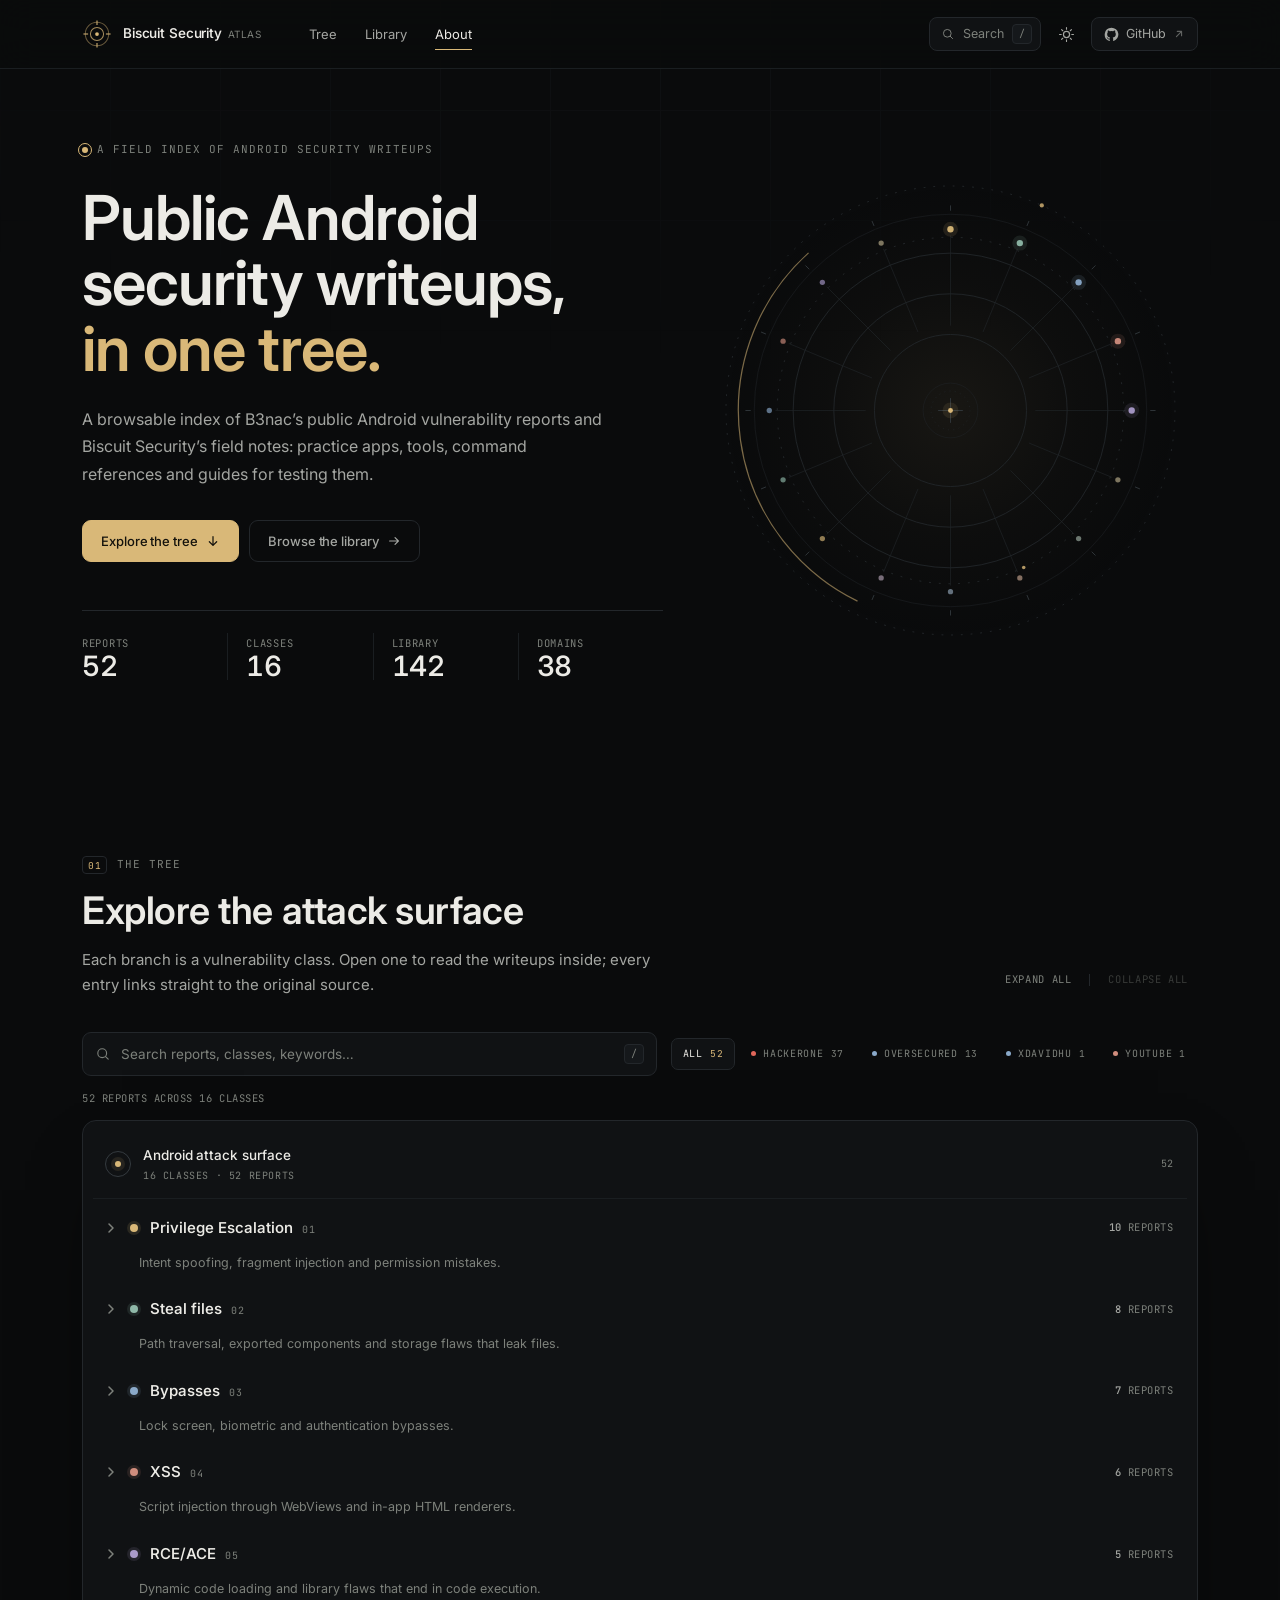
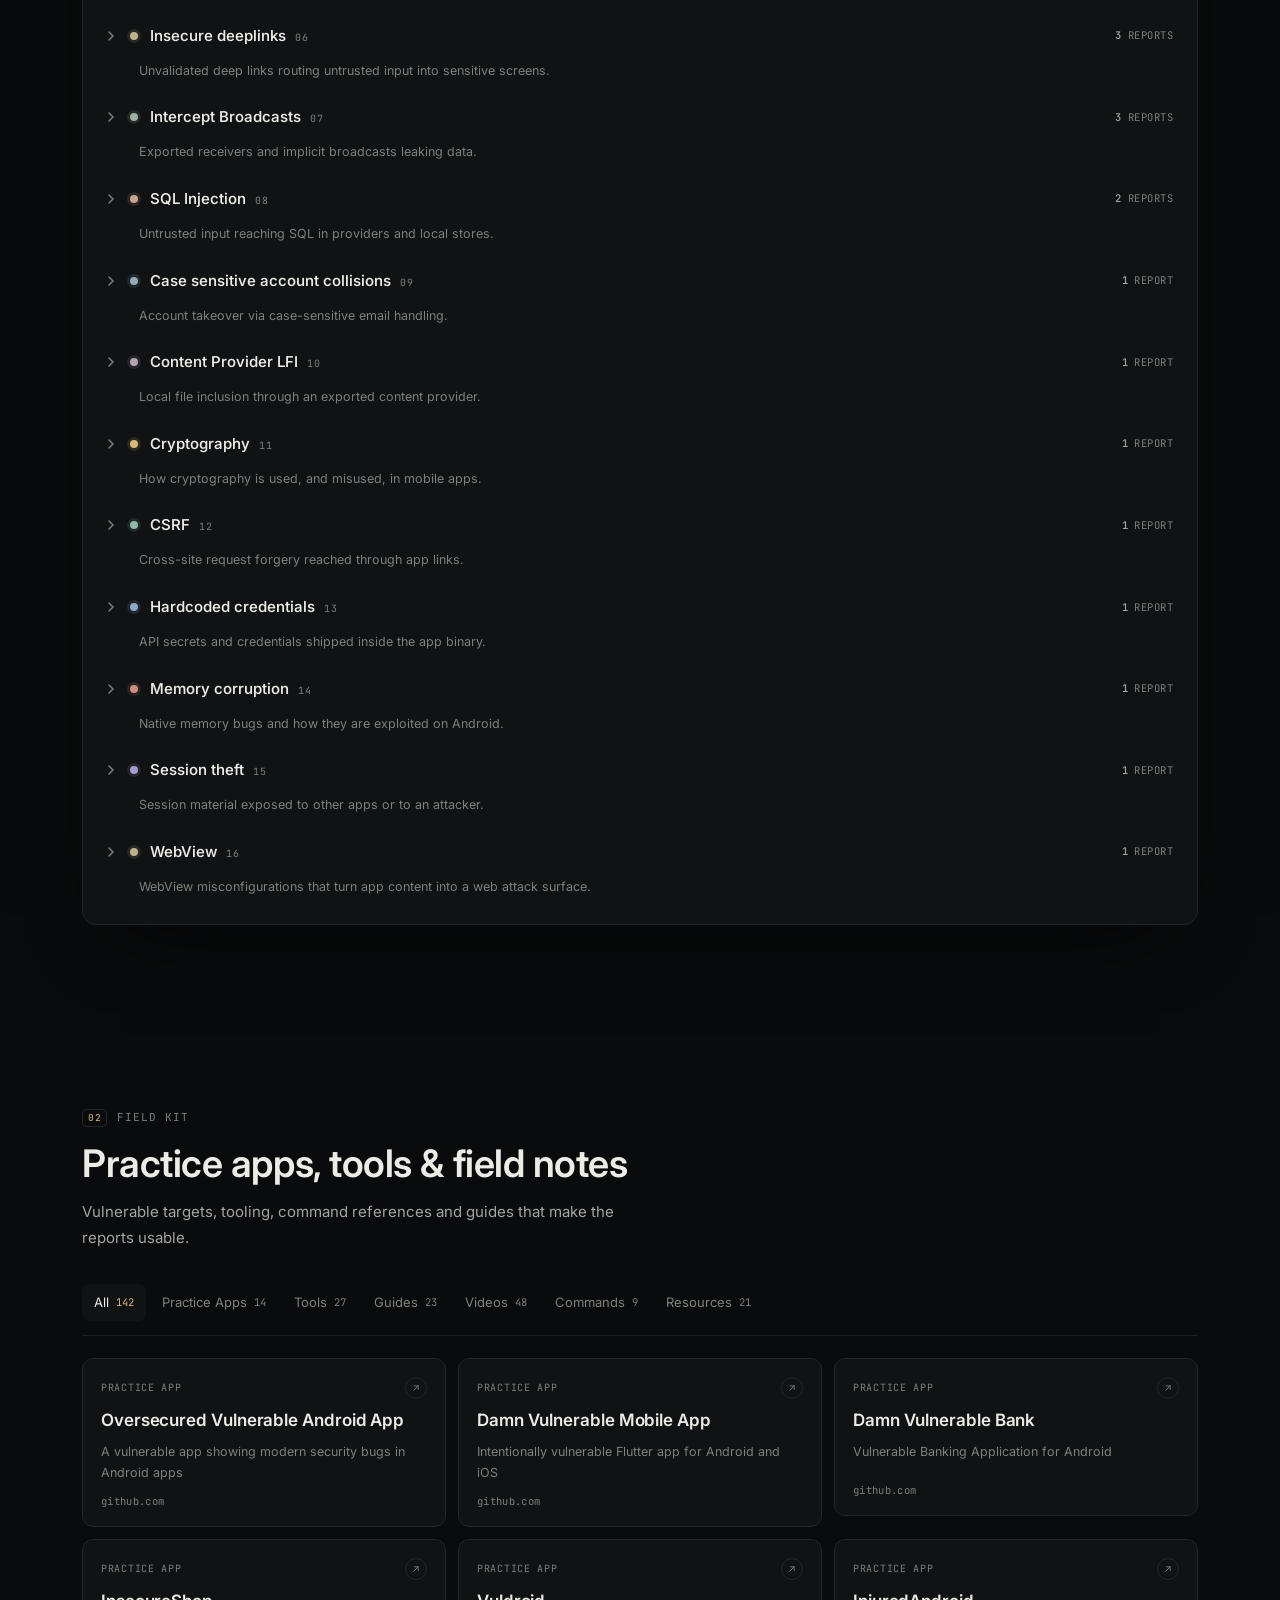
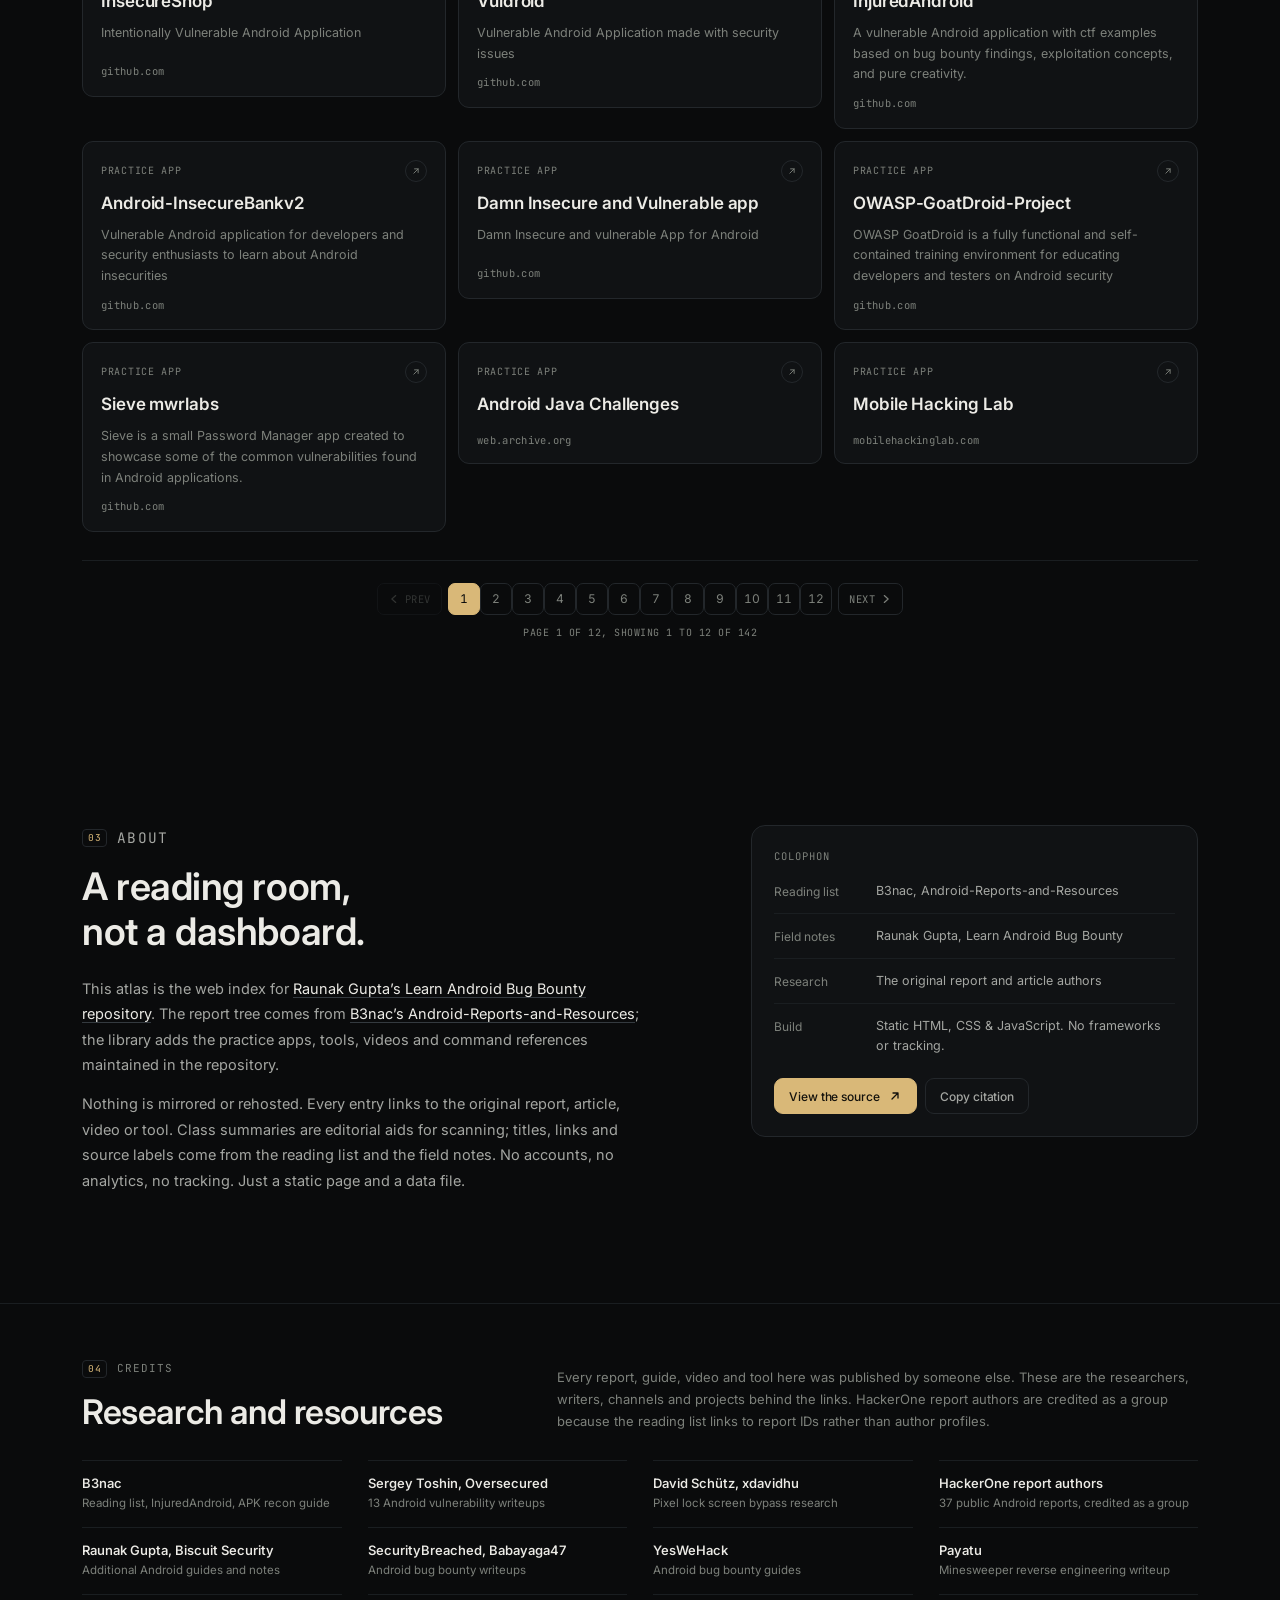
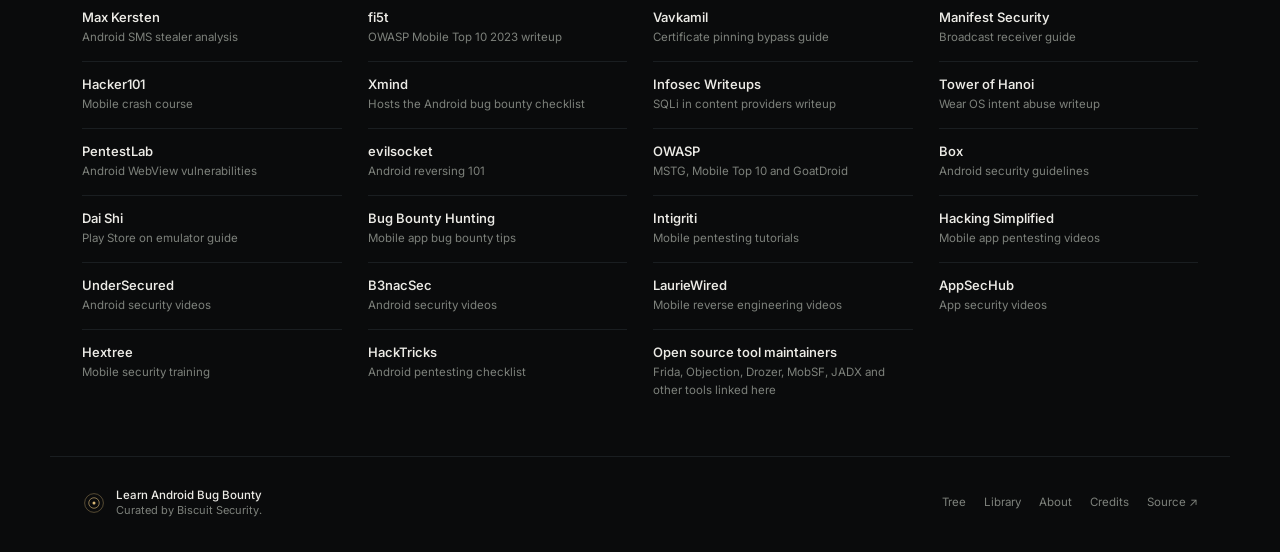
==== commit bdc581e9: "Restore the beginner-friendly README and paginate the library" ====
--- a/site/index.html
+++ b/site/index.html
@@ -91,7 +91,7 @@
         <div><dt>Reports</dt><dd data-stat="reports">52</dd></div>
         <div><dt>Classes</dt><dd data-stat="classes">16</dd></div>
         <div><dt>Library</dt><dd data-stat="resources">142</dd></div>
-        <div><dt>Domains</dt><dd data-stat="domains">39</dd></div>
+        <div><dt>Domains</dt><dd data-stat="domains">38</dd></div>
       </dl>
     </div>
     <div class="hero-art" id="hero-art" aria-hidden="true"></div>
@@ -148,6 +148,21 @@
 
     <div class="tabs" id="library-tabs" role="group" aria-label="Filter library"></div>
     <div class="library-grid" id="library-grid"></div>
+
+    <nav class="lib-pager" id="library-pager" aria-label="Library pages" hidden>
+      <div class="pager-controls">
+        <button class="pager-btn" type="button" id="lib-prev" aria-label="Previous library page">
+          <svg viewBox="0 0 14 14" fill="none" aria-hidden="true"><path d="M9 3 4.5 7 9 11" stroke="currentColor" stroke-width="1.4" stroke-linecap="round" stroke-linejoin="round"/></svg>
+          <span>Prev</span>
+        </button>
+        <div class="pager-pages" id="lib-pages"></div>
+        <button class="pager-btn" type="button" id="lib-next" aria-label="Next library page">
+          <span>Next</span>
+          <svg viewBox="0 0 14 14" fill="none" aria-hidden="true"><path d="M5 3l4.5 4L5 11" stroke="currentColor" stroke-width="1.4" stroke-linecap="round" stroke-linejoin="round"/></svg>
+        </button>
+      </div>
+      <p class="pager-status" id="lib-page-status" aria-live="polite"></p>
+    </nav>
   </section>
 
   <section class="section wrap about" id="about" aria-labelledby="about-title">
--- a/site/styles.css
+++ b/site/styles.css
@@ -1036,6 +1036,7 @@
   grid-template-columns: repeat(3, minmax(0, 1fr));
   align-items: start;
   gap: 12px;
+  scroll-margin-top: calc(var(--head-h) + 24px);
 }
 
 .res-card {
@@ -1057,6 +1058,73 @@
 .res-card[hidden] { display: none; }
 .res-card.no-desc { min-height: 0; padding-bottom: 14px; }
 .res-card.no-desc .res-host { margin-top: 6px; }
+
+.lib-pager {
+  display: flex;
+  flex-direction: column;
+  align-items: center;
+  gap: 10px;
+  margin-top: 28px;
+  padding-top: 22px;
+  border-top: 1px solid var(--line-soft);
+}
+.lib-pager[hidden] { display: none; }
+.pager-controls {
+  display: flex;
+  flex-wrap: wrap;
+  align-items: center;
+  justify-content: center;
+  gap: 6px;
+}
+.pager-btn,
+.pager-page {
+  display: inline-flex;
+  align-items: center;
+  justify-content: center;
+  min-width: 32px;
+  height: 32px;
+  border: 1px solid var(--line);
+  border-radius: 7px;
+  color: var(--text-faint);
+  background: transparent;
+  transition: color 0.18s var(--ease), background 0.18s var(--ease), border-color 0.18s var(--ease);
+}
+.pager-btn {
+  gap: 5px;
+  padding: 0 10px;
+  font-family: var(--mono);
+  font-size: 10.5px;
+  letter-spacing: 0.05em;
+  text-transform: uppercase;
+}
+.pager-btn svg { width: 12px; height: 12px; }
+.pager-page {
+  width: 32px;
+  padding: 0;
+  font-family: var(--sans);
+  font-size: 12px;
+  font-variant-numeric: tabular-nums;
+}
+.pager-btn:hover:not(:disabled),
+.pager-page:hover {
+  color: var(--text);
+  background: var(--bg-soft);
+  border-color: var(--line-strong);
+}
+.pager-page.is-current {
+  color: var(--bg);
+  background: var(--gold);
+  border-color: var(--gold);
+}
+.pager-btn:disabled { opacity: 0.35; cursor: not-allowed; }
+.pager-status {
+  color: var(--text-faint);
+  font-family: var(--mono);
+  font-size: 10px;
+  letter-spacing: 0.05em;
+  text-transform: uppercase;
+  text-align: center;
+}
 
 .res-top {
   display: flex;
@@ -1466,6 +1534,8 @@
   .library-grid { grid-template-columns: repeat(2, minmax(0, 1fr)); }
   .foot-credits-head { grid-template-columns: minmax(0, 1fr); gap: 14px; align-items: start; }
   .credit-grid { grid-template-columns: repeat(2, minmax(0, 1fr)); }
+  .pager-pages { display: none; }
+  .pager-btn { height: 36px; padding: 0 14px; }
 }
 
 @media (max-width: 560px) {
